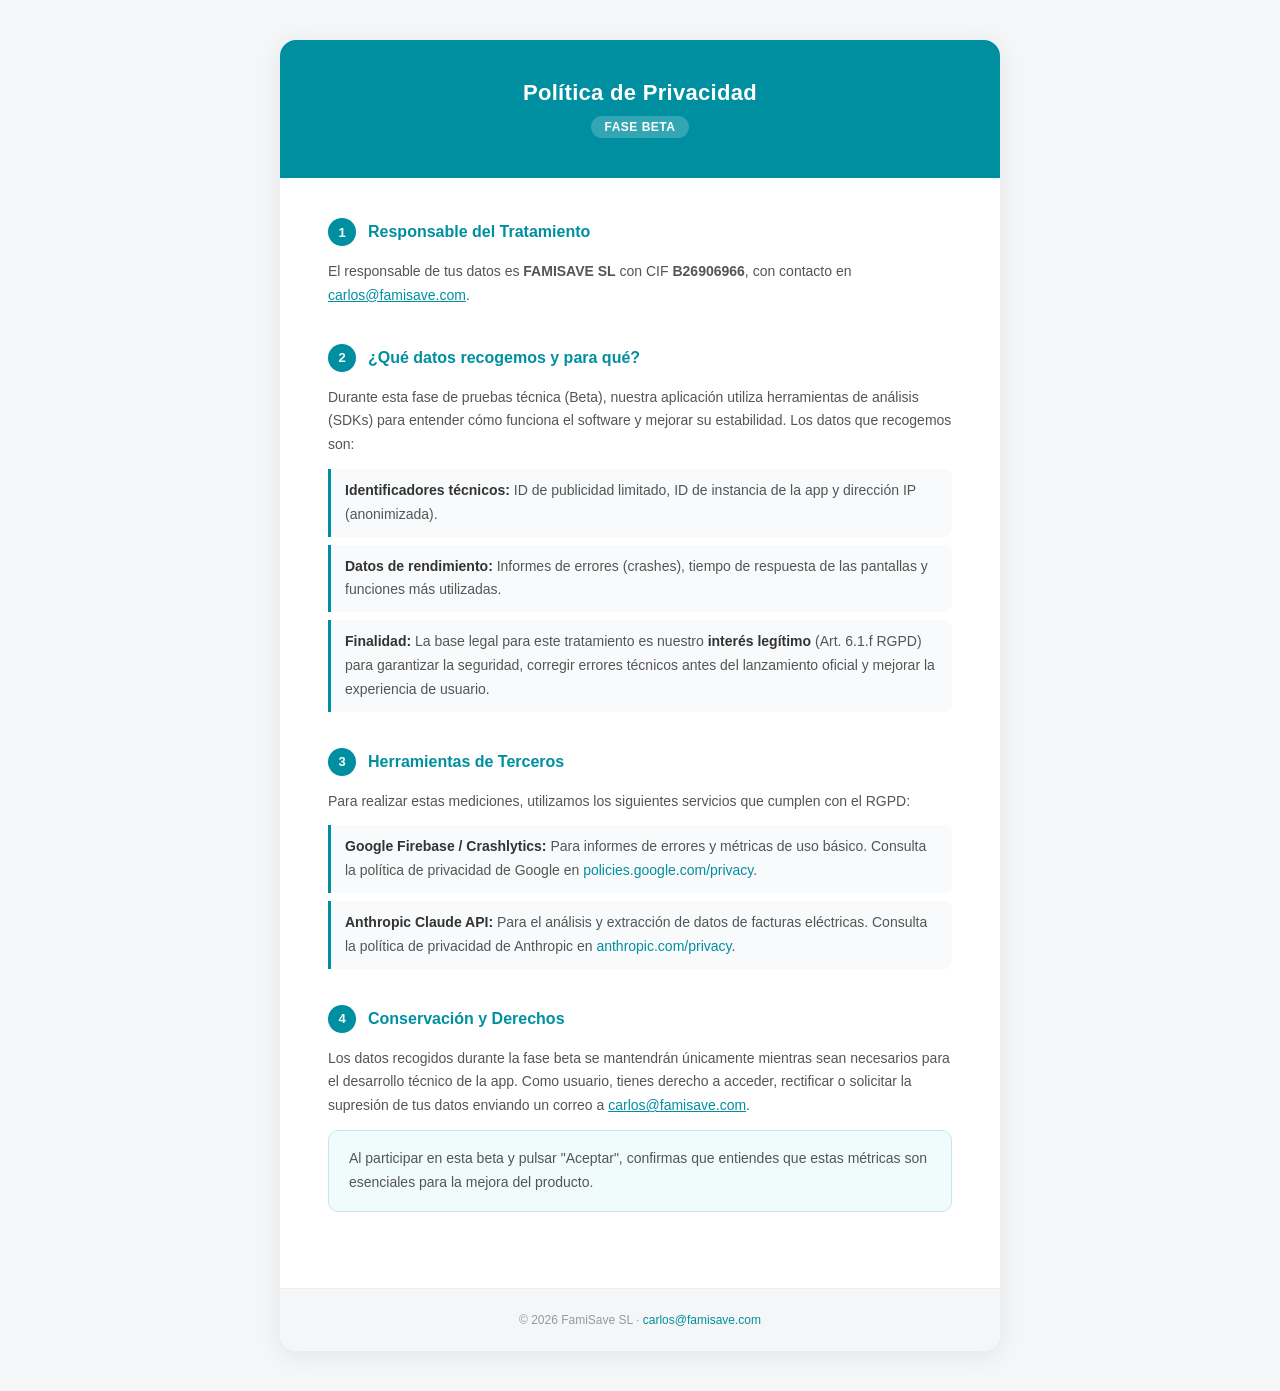
==== index.html @ d46c851d "Add files via upload" ====
<!DOCTYPE html>
<html lang="es">
<head>
  <meta charset="UTF-8" />
  <meta name="viewport" content="width=device-width, initial-scale=1.0"/>
  <title>Política de Privacidad Beta — FamiSave</title>
  <style>
    * {
      margin: 0;
      padding: 0;
      box-sizing: border-box;
    }

    body {
      font-family: 'Segoe UI', Arial, sans-serif;
      background-color: #f4f6f8;
      color: #333333;
      padding: 40px 20px;
    }

    .container {
      max-width: 720px;
      margin: 0 auto;
      background-color: #ffffff;
      border-radius: 16px;
      box-shadow: 0 4px 24px rgba(0, 0, 0, 0.08);
      overflow: hidden;
    }

    .header {
      background-color: #008FA0;
      padding: 40px 48px;
      text-align: center;
    }

    .header h1 {
      color: #ffffff;
      font-size: 22px;
      font-weight: 700;
      letter-spacing: 0.3px;
    }

    .header .badge {
      display: inline-block;
      margin-top: 10px;
      background-color: rgba(255,255,255,0.2);
      color: #ffffff;
      font-size: 12px;
      font-weight: 600;
      padding: 4px 14px;
      border-radius: 20px;
      letter-spacing: 0.5px;
      text-transform: uppercase;
    }

    .content {
      padding: 40px 48px;
    }

    .section {
      margin-bottom: 36px;
    }

    .section-title {
      display: flex;
      align-items: center;
      gap: 12px;
      margin-bottom: 14px;
    }

    .section-number {
      background-color: #008FA0;
      color: #ffffff;
      font-size: 13px;
      font-weight: 700;
      width: 28px;
      height: 28px;
      border-radius: 50%;
      display: flex;
      align-items: center;
      justify-content: center;
      flex-shrink: 0;
    }

    .section-title h2 {
      font-size: 16px;
      font-weight: 700;
      color: #008FA0;
    }

    .section p {
      font-size: 14px;
      line-height: 1.7;
      color: #555555;
      margin-bottom: 12px;
    }

    .section ul {
      list-style: none;
      padding: 0;
      margin-top: 8px;
    }

    .section ul li {
      font-size: 14px;
      line-height: 1.7;
      color: #555555;
      padding: 10px 14px;
      background-color: #f8fafb;
      border-left: 3px solid #008FA0;
      border-radius: 0 8px 8px 0;
      margin-bottom: 8px;
    }

    .section ul li strong {
      color: #333333;
    }

    .section ul li a {
      color: #008FA0;
      text-decoration: none;
    }

    .section ul li a:hover {
      text-decoration: underline;
    }

    .highlight {
      background-color: #f0fbfc;
      border: 1px solid #c2e9ed;
      border-radius: 10px;
      padding: 16px 20px;
      font-size: 14px;
      line-height: 1.7;
      color: #555555;
      margin-top: 8px;
    }

    .footer {
      background-color: #f4f6f8;
      padding: 24px 48px;
      text-align: center;
      font-size: 12px;
      color: #999999;
      border-top: 1px solid #eeeeee;
    }

    .footer a {
      color: #008FA0;
      text-decoration: none;
    }

    @media (max-width: 600px) {
      .header, .content, .footer {
        padding: 28px 24px;
      }
    }
  </style>
</head>
<body>
  <div class="container">

    <div class="header">
      <h1>Política de Privacidad</h1>
      <span class="badge">Fase Beta</span>
    </div>

    <div class="content">

      <div class="section">
        <div class="section-title">
          <div class="section-number">1</div>
          <h2>Responsable del Tratamiento</h2>
        </div>
        <p>El responsable de tus datos es <strong>FAMISAVE SL</strong> con CIF <strong>B26906966</strong>, con contacto en <a href="mailto:carlos@famisave.com" style="color:#008FA0;">carlos@famisave.com</a>.</p>
      </div>

      <div class="section">
        <div class="section-title">
          <div class="section-number">2</div>
          <h2>¿Qué datos recogemos y para qué?</h2>
        </div>
        <p>Durante esta fase de pruebas técnica (Beta), nuestra aplicación utiliza herramientas de análisis (SDKs) para entender cómo funciona el software y mejorar su estabilidad. Los datos que recogemos son:</p>
        <ul>
          <li><strong>Identificadores técnicos:</strong> ID de publicidad limitado, ID de instancia de la app y dirección IP (anonimizada).</li>
          <li><strong>Datos de rendimiento:</strong> Informes de errores (crashes), tiempo de respuesta de las pantallas y funciones más utilizadas.</li>
          <li><strong>Finalidad:</strong> La base legal para este tratamiento es nuestro <strong>interés legítimo</strong> (Art. 6.1.f RGPD) para garantizar la seguridad, corregir errores técnicos antes del lanzamiento oficial y mejorar la experiencia de usuario.</li>
        </ul>
      </div>

      <div class="section">
        <div class="section-title">
          <div class="section-number">3</div>
          <h2>Herramientas de Terceros</h2>
        </div>
        <p>Para realizar estas mediciones, utilizamos los siguientes servicios que cumplen con el RGPD:</p>
        <ul>
          <li><strong>Google Firebase / Crashlytics:</strong> Para informes de errores y métricas de uso básico. Consulta la política de privacidad de Google en <a href="https://policies.google.com/privacy" target="_blank">policies.google.com/privacy</a>.</li>
          <li><strong>Anthropic Claude API:</strong> Para el análisis y extracción de datos de facturas eléctricas. Consulta la política de privacidad de Anthropic en <a href="https://anthropic.com/privacy" target="_blank">anthropic.com/privacy</a>.</li>
        </ul>
      </div>

      <div class="section">
        <div class="section-title">
          <div class="section-number">4</div>
          <h2>Conservación y Derechos</h2>
        </div>
        <p>Los datos recogidos durante la fase beta se mantendrán únicamente mientras sean necesarios para el desarrollo técnico de la app. Como usuario, tienes derecho a acceder, rectificar o solicitar la supresión de tus datos enviando un correo a <a href="mailto:carlos@famisave.com" style="color:#008FA0;">carlos@famisave.com</a>.</p>
        <div class="highlight">
          Al participar en esta beta y pulsar "Aceptar", confirmas que entiendes que estas métricas son esenciales para la mejora del producto.
        </div>
      </div>

    </div>

    <div class="footer">
      © 2026 FamiSave SL · <a href="mailto:carlos@famisave.com">carlos@famisave.com</a>
    </div>

  </div>
</body>
</html>
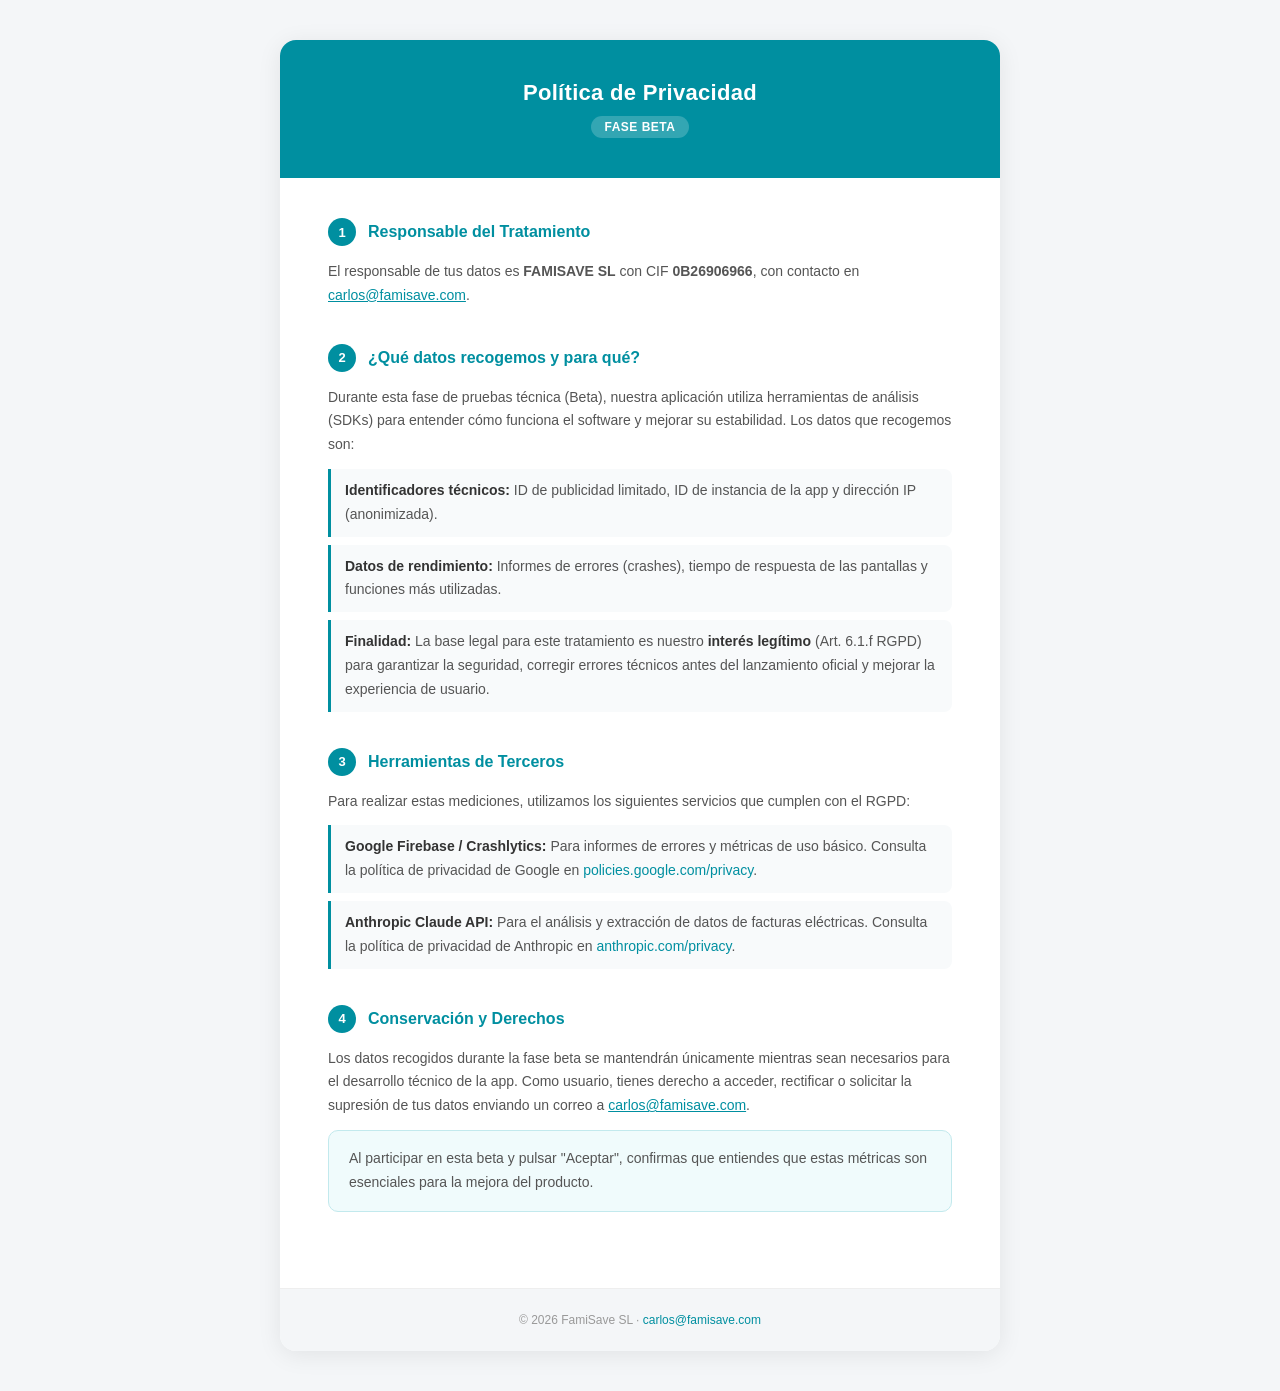
==== commit 7ed183d5: "Add files via upload" ====
--- a/index.html
+++ b/index.html
@@ -172,7 +172,7 @@
           <div class="section-number">1</div>
           <h2>Responsable del Tratamiento</h2>
         </div>
-        <p>El responsable de tus datos es <strong>FAMISAVE SL</strong> con CIF <strong>B26906966</strong>, con contacto en <a href="mailto:carlos@famisave.com" style="color:#008FA0;">carlos@famisave.com</a>.</p>
+        <p>El responsable de tus datos es <strong>FAMISAVE SL</strong> con CIF <strong>0B26906966</strong>, con contacto en <a href="mailto:carlos@famisave.com" style="color:#008FA0;">carlos@famisave.com</a>.</p>
       </div>
 
       <div class="section">
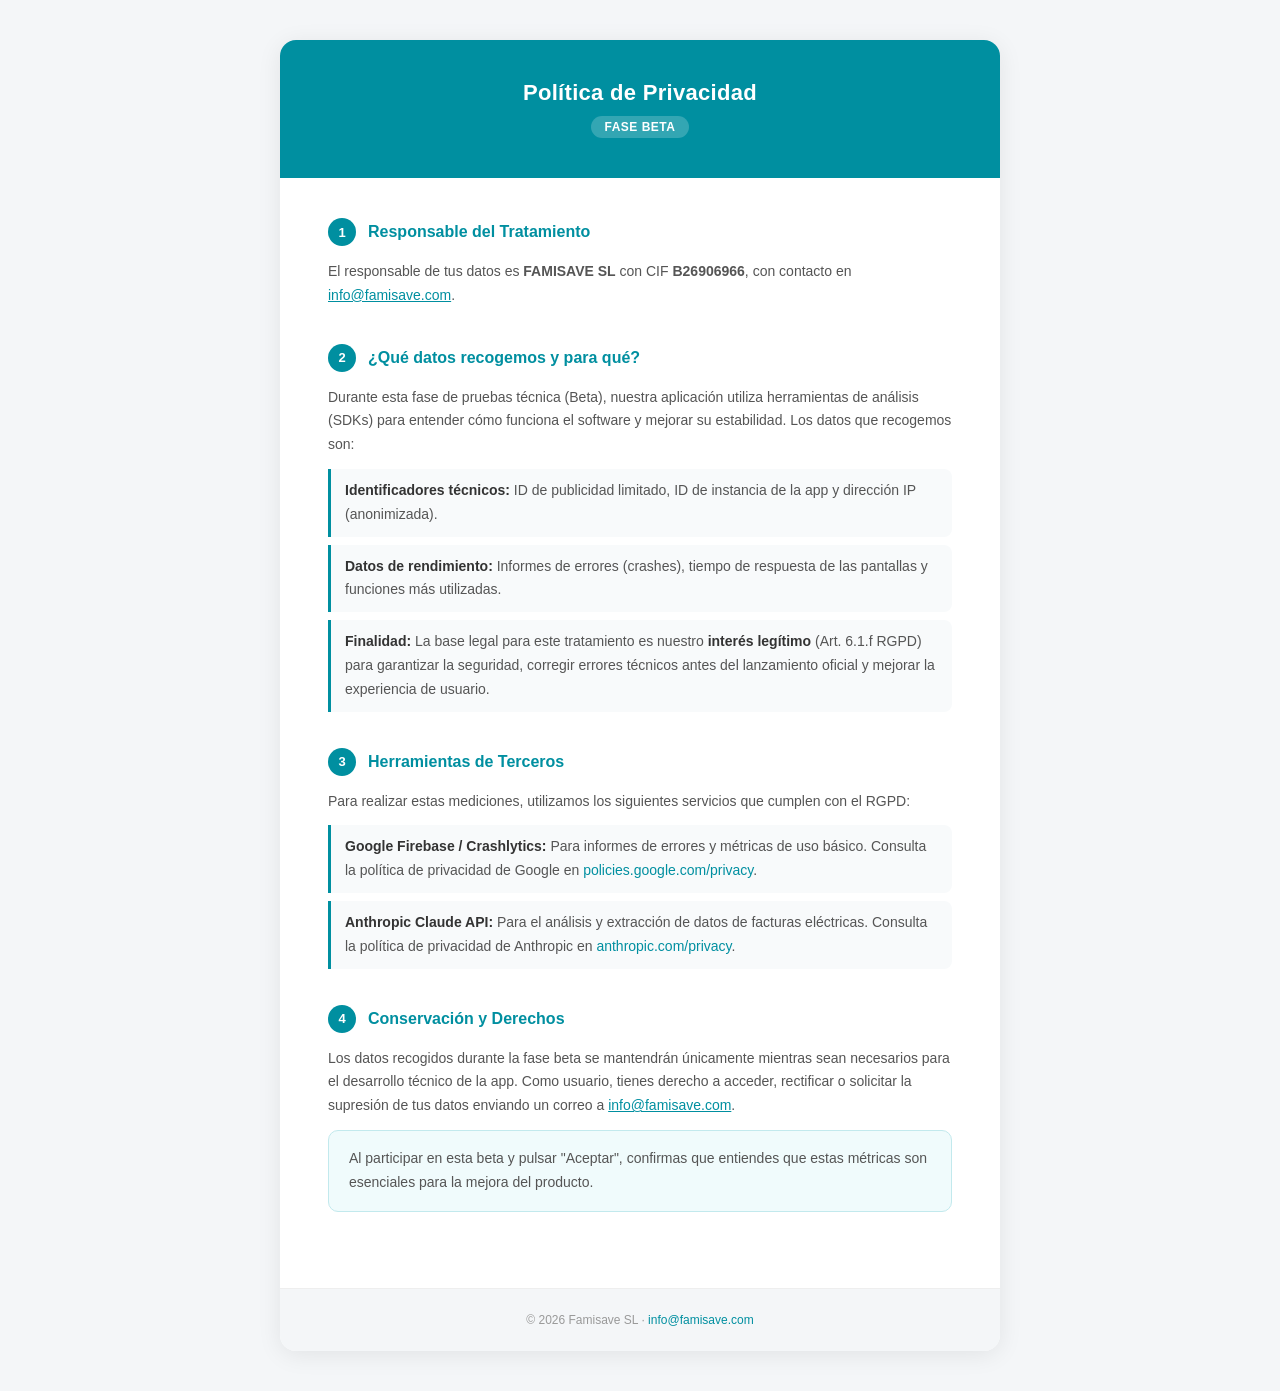
==== commit b9925a19: "fix: Corregir correo, CIF, nombre de marca" ====
--- a/index.html
+++ b/index.html
@@ -172,7 +172,7 @@
           <div class="section-number">1</div>
           <h2>Responsable del Tratamiento</h2>
         </div>
-        <p>El responsable de tus datos es <strong>FAMISAVE SL</strong> con CIF <strong>0B26906966</strong>, con contacto en <a href="mailto:carlos@famisave.com" style="color:#008FA0;">carlos@famisave.com</a>.</p>
+        <p>El responsable de tus datos es <strong>FAMISAVE SL</strong> con CIF <strong>B26906966</strong>, con contacto en <a href="mailto:info@famisave.com" style="color:#008FA0;">info@famisave.com</a>.</p>
       </div>
 
       <div class="section">
@@ -205,7 +205,7 @@
           <div class="section-number">4</div>
           <h2>Conservación y Derechos</h2>
         </div>
-        <p>Los datos recogidos durante la fase beta se mantendrán únicamente mientras sean necesarios para el desarrollo técnico de la app. Como usuario, tienes derecho a acceder, rectificar o solicitar la supresión de tus datos enviando un correo a <a href="mailto:carlos@famisave.com" style="color:#008FA0;">carlos@famisave.com</a>.</p>
+        <p>Los datos recogidos durante la fase beta se mantendrán únicamente mientras sean necesarios para el desarrollo técnico de la app. Como usuario, tienes derecho a acceder, rectificar o solicitar la supresión de tus datos enviando un correo a <a href="mailto:info@famisave.com" style="color:#008FA0;">info@famisave.com</a>.</p>
         <div class="highlight">
           Al participar en esta beta y pulsar "Aceptar", confirmas que entiendes que estas métricas son esenciales para la mejora del producto.
         </div>
@@ -214,7 +214,7 @@
     </div>
 
     <div class="footer">
-      © 2026 FamiSave SL · <a href="mailto:carlos@famisave.com">carlos@famisave.com</a>
+      © 2026 Famisave SL · <a href="mailto:info@famisave.com">info@famisave.com</a>
     </div>
 
   </div>
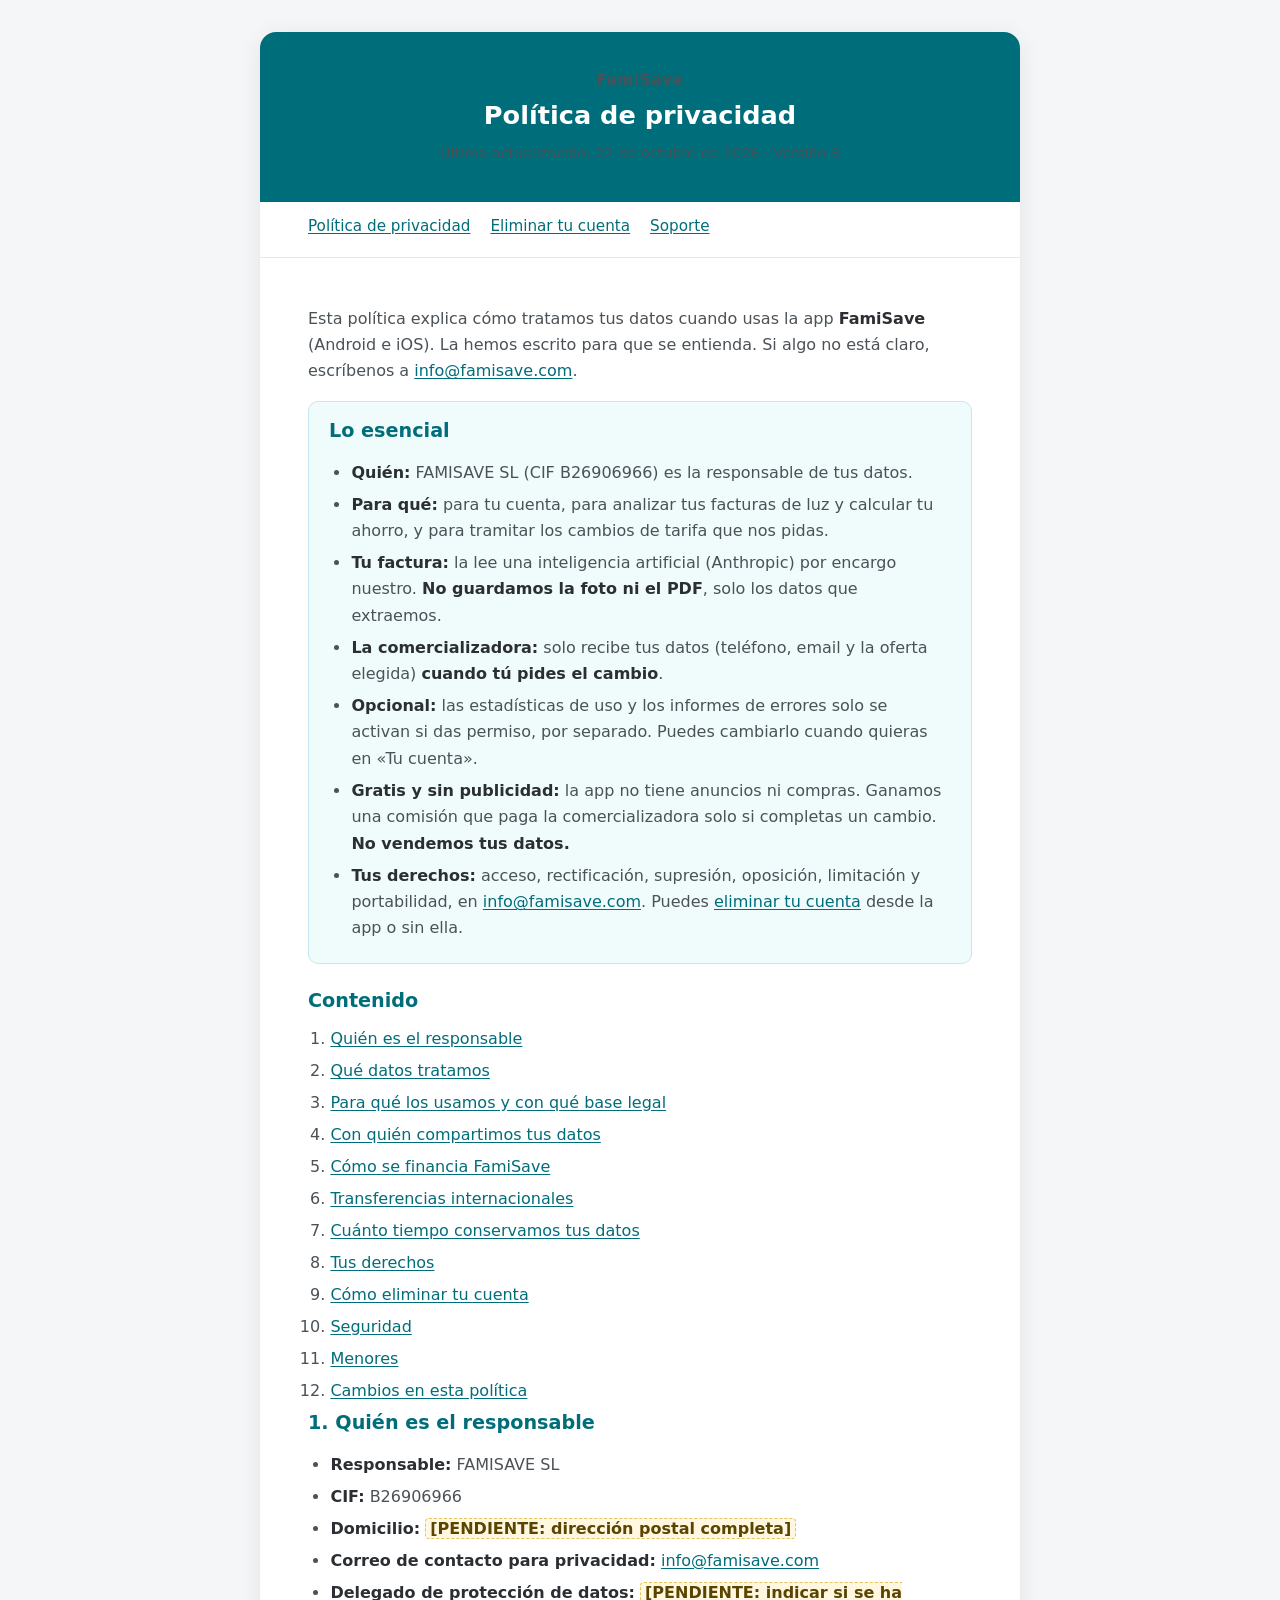
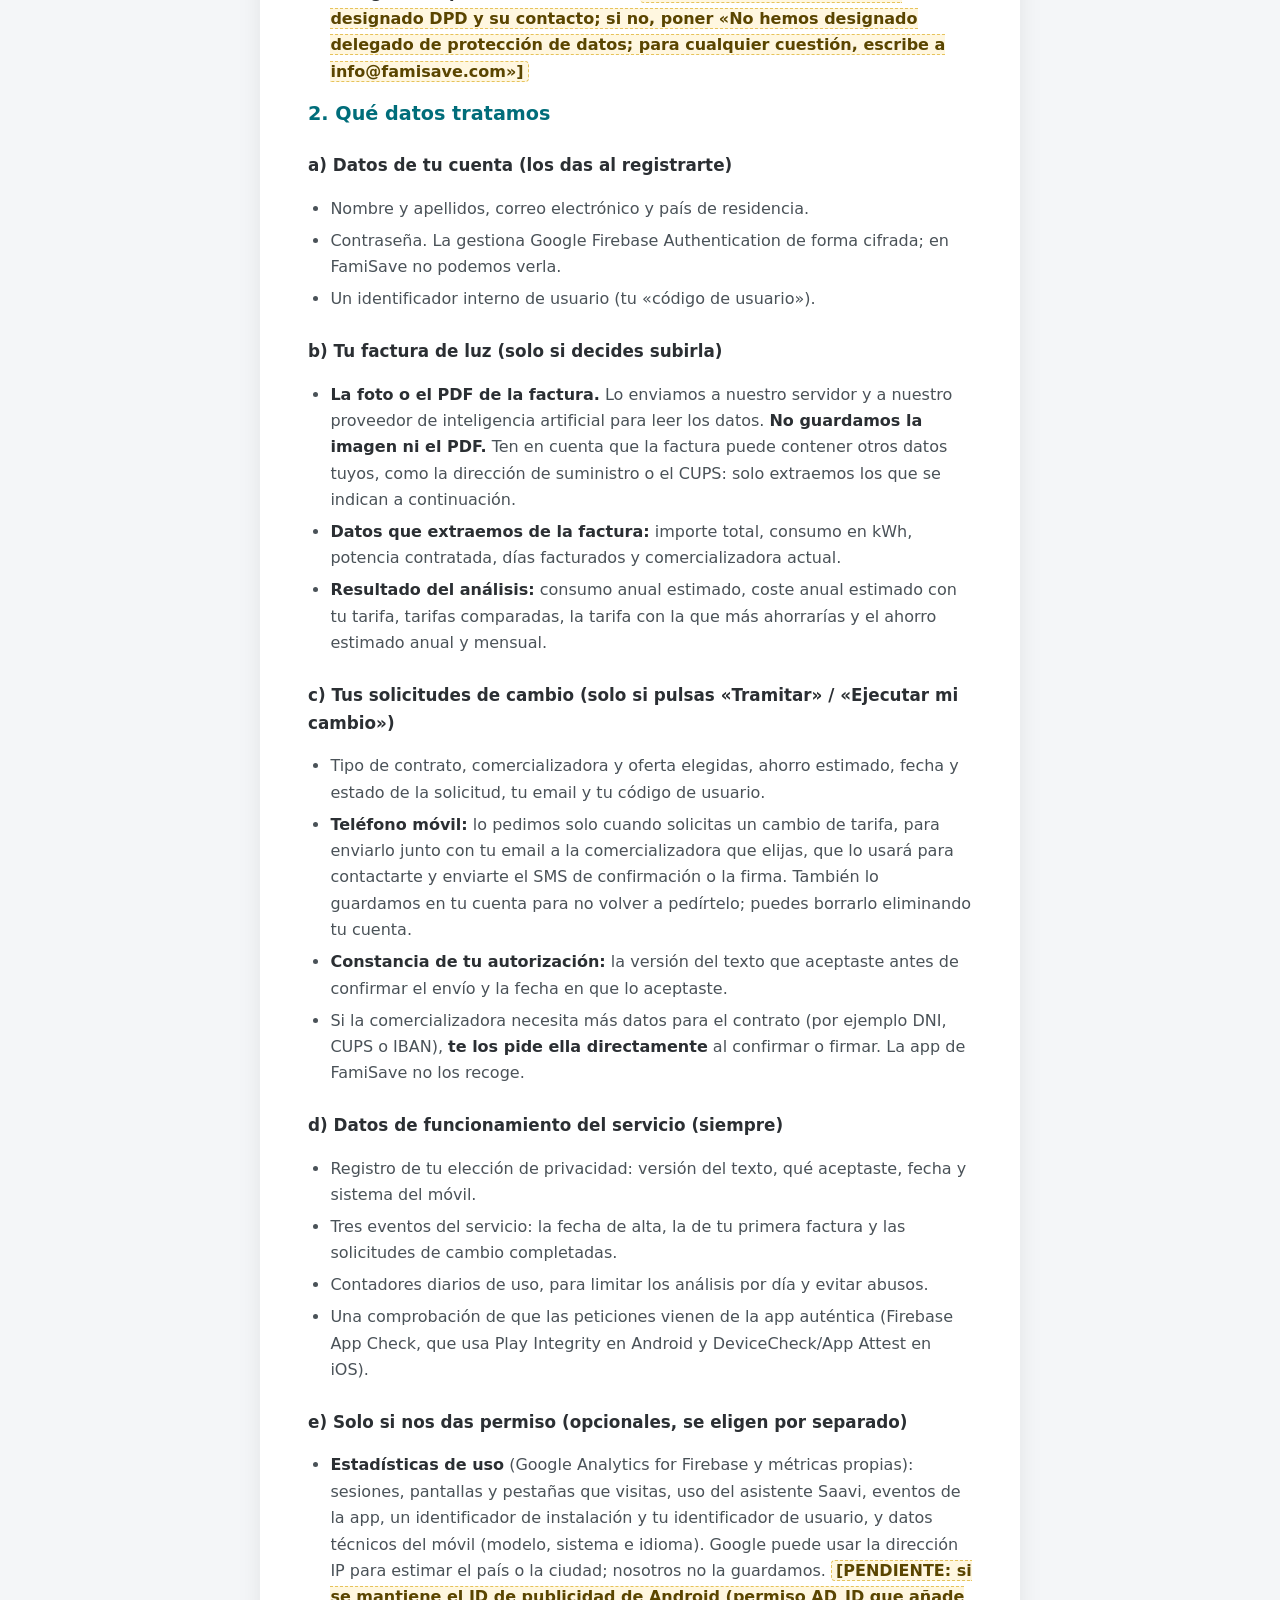
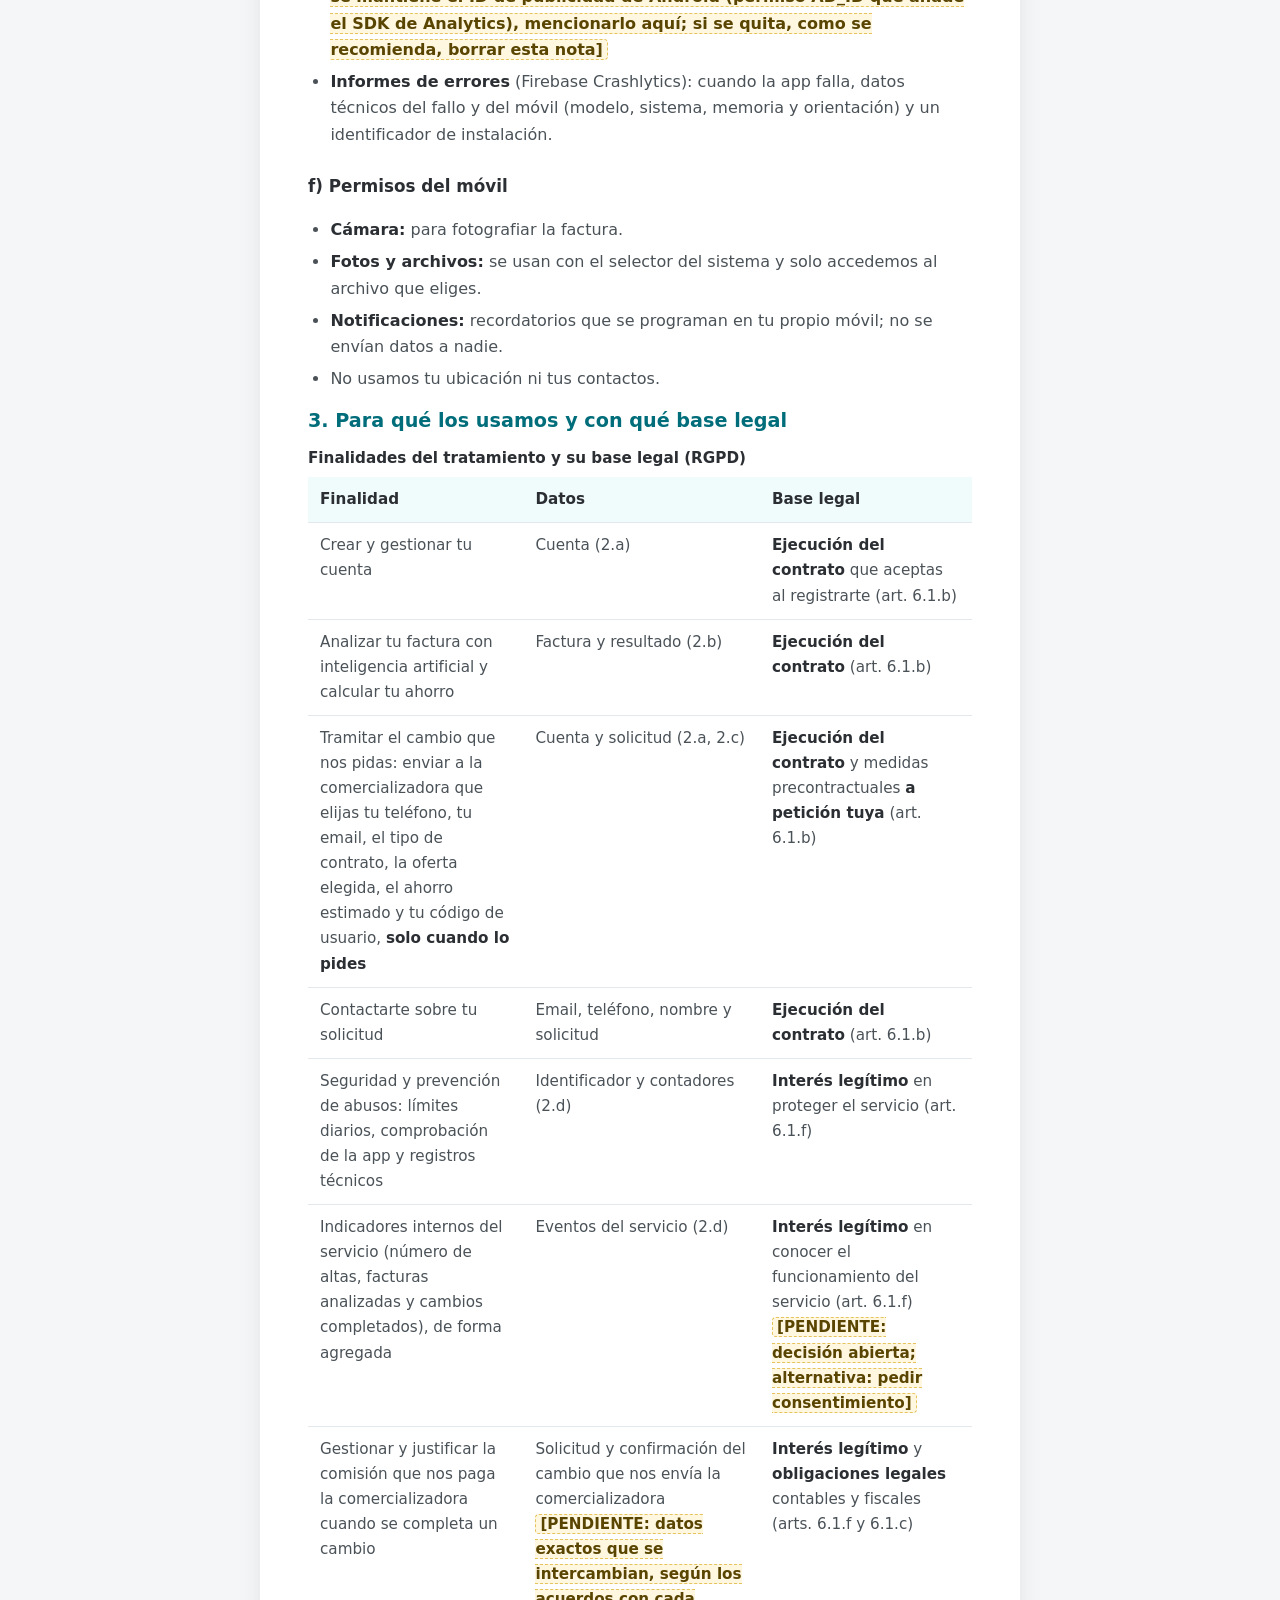
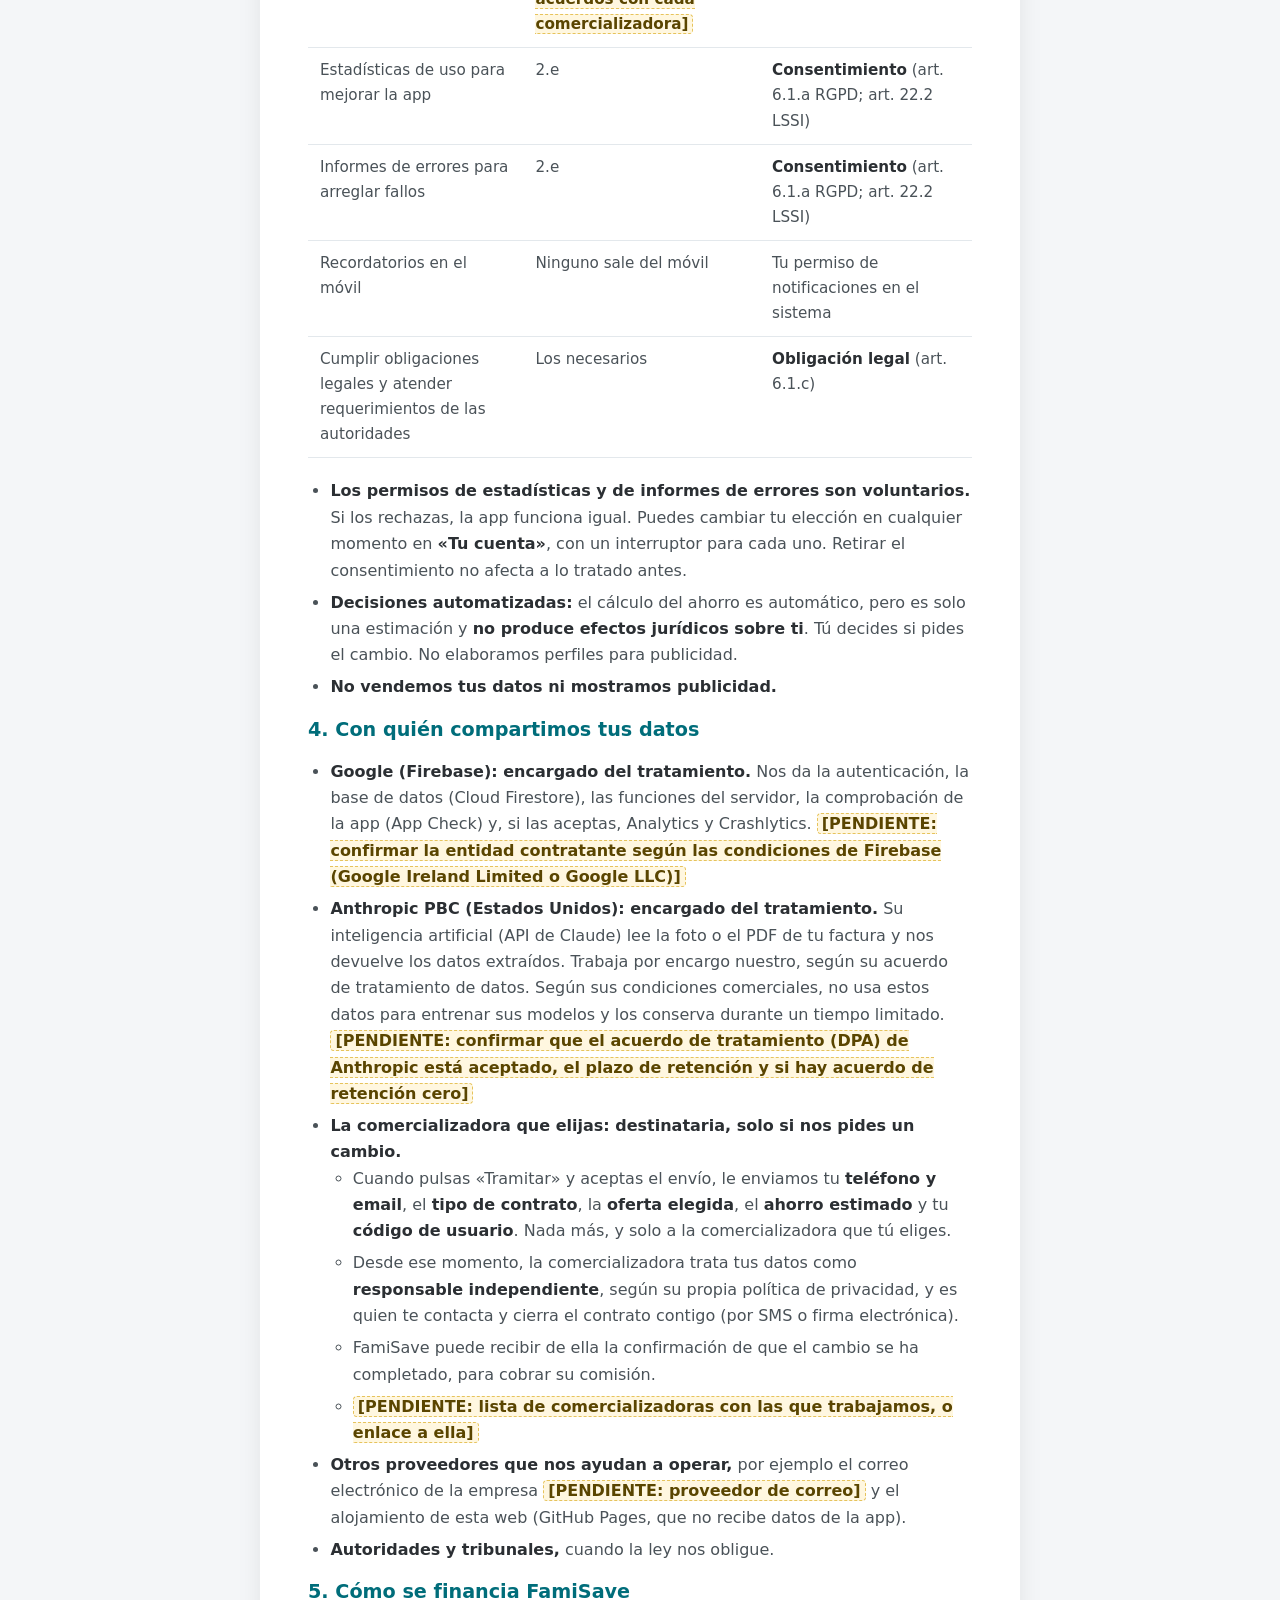
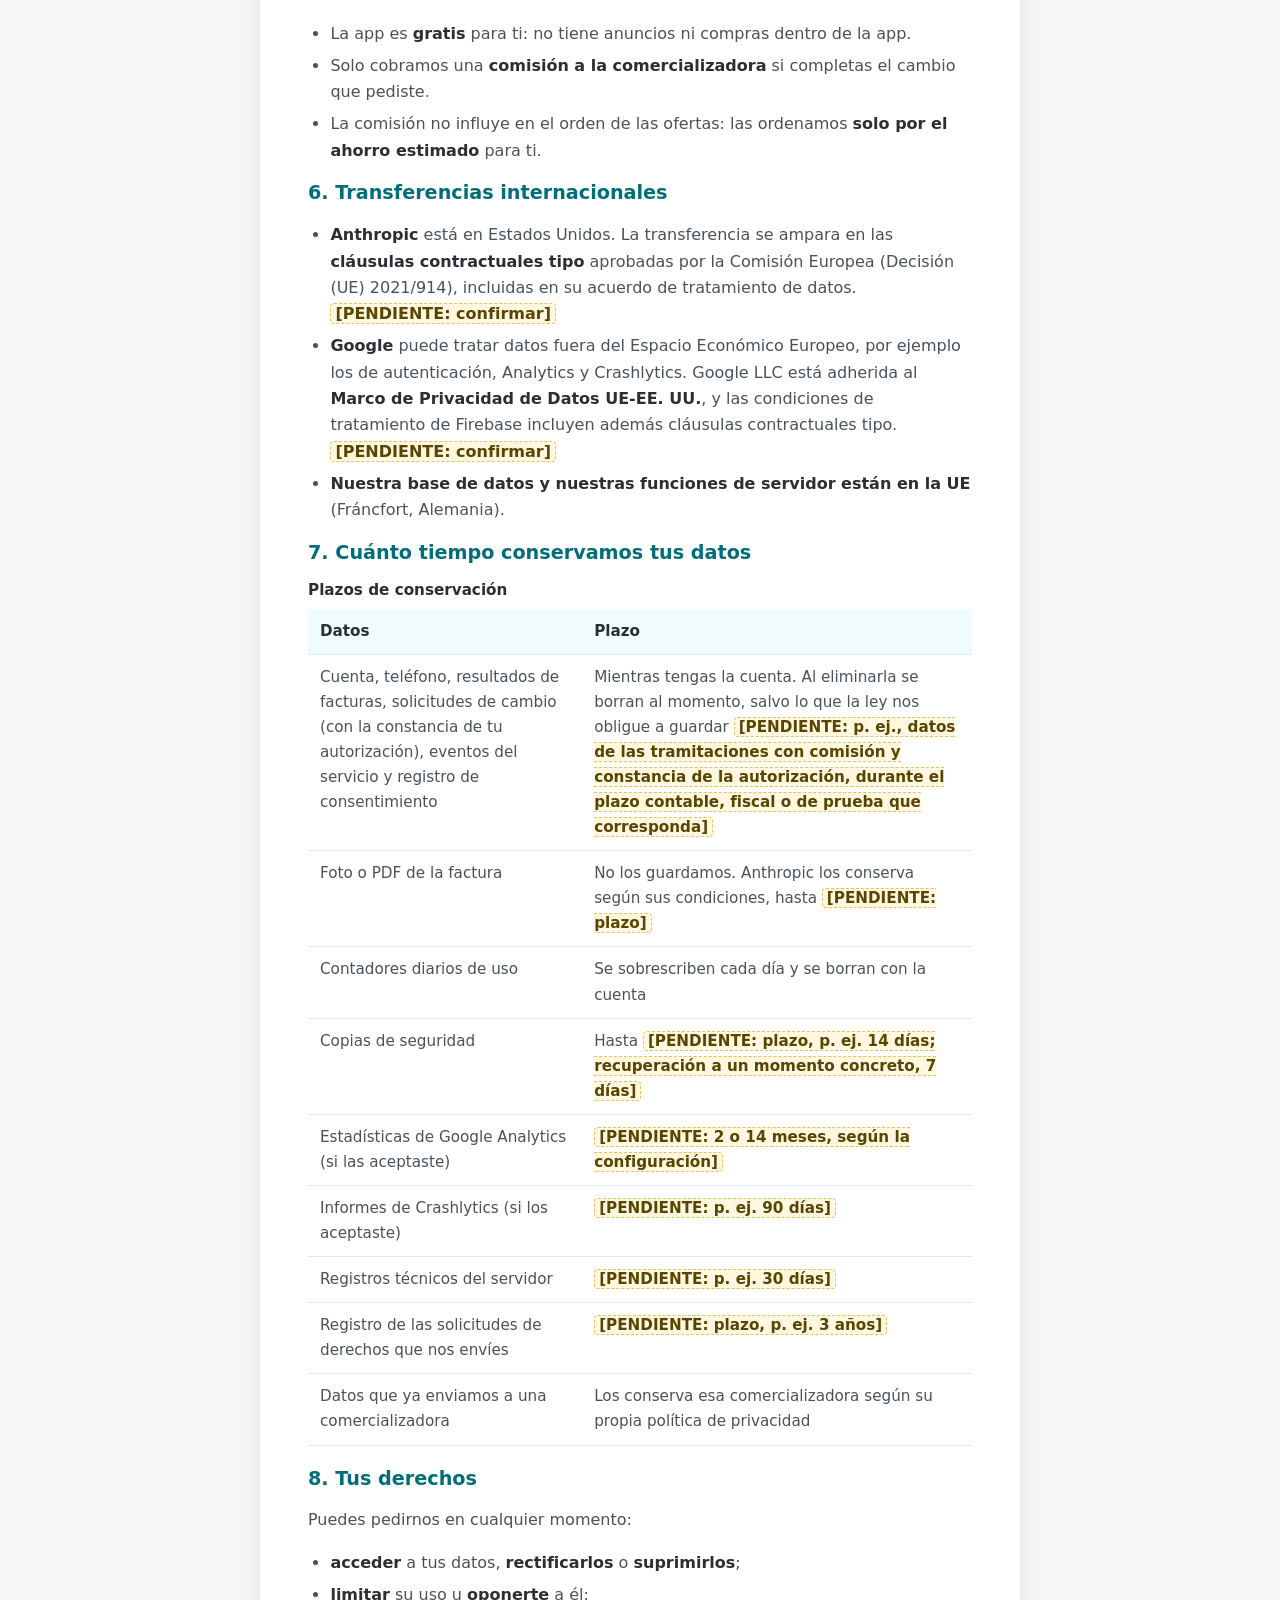
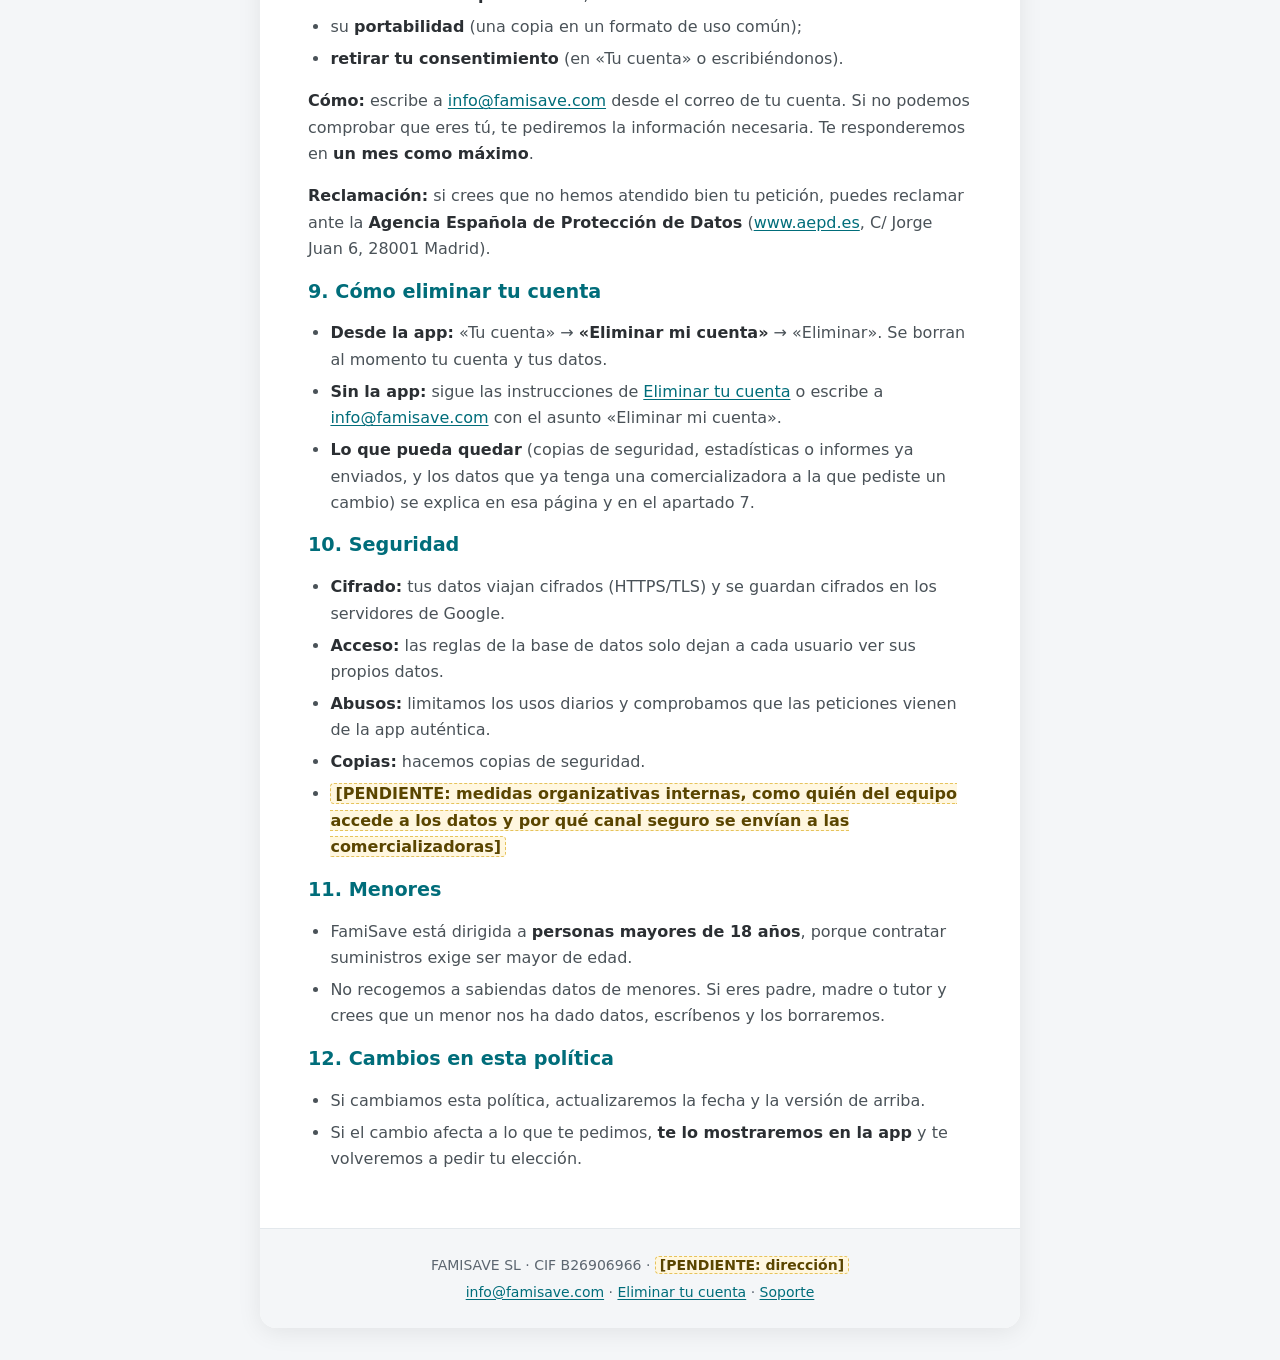
==== commit 8ce0904f: "Política de privacidad v3, página de eliminar cuenta y soporte - index.html (/privacidad/): sustituy" ====
--- a/index.html
+++ b/index.html
@@ -1,221 +1,269 @@
 <!DOCTYPE html>
 <html lang="es">
 <head>
-  <meta charset="UTF-8" />
-  <meta name="viewport" content="width=device-width, initial-scale=1.0"/>
-  <title>Política de Privacidad Beta — FamiSave</title>
-  <style>
-    * {
-      margin: 0;
-      padding: 0;
-      box-sizing: border-box;
-    }
-
-    body {
-      font-family: 'Segoe UI', Arial, sans-serif;
-      background-color: #f4f6f8;
-      color: #333333;
-      padding: 40px 20px;
-    }
-
-    .container {
-      max-width: 720px;
-      margin: 0 auto;
-      background-color: #ffffff;
-      border-radius: 16px;
-      box-shadow: 0 4px 24px rgba(0, 0, 0, 0.08);
-      overflow: hidden;
-    }
-
-    .header {
-      background-color: #008FA0;
-      padding: 40px 48px;
-      text-align: center;
-    }
-
-    .header h1 {
-      color: #ffffff;
-      font-size: 22px;
-      font-weight: 700;
-      letter-spacing: 0.3px;
-    }
-
-    .header .badge {
-      display: inline-block;
-      margin-top: 10px;
-      background-color: rgba(255,255,255,0.2);
-      color: #ffffff;
-      font-size: 12px;
-      font-weight: 600;
-      padding: 4px 14px;
-      border-radius: 20px;
-      letter-spacing: 0.5px;
-      text-transform: uppercase;
-    }
-
-    .content {
-      padding: 40px 48px;
-    }
-
-    .section {
-      margin-bottom: 36px;
-    }
-
-    .section-title {
-      display: flex;
-      align-items: center;
-      gap: 12px;
-      margin-bottom: 14px;
-    }
-
-    .section-number {
-      background-color: #008FA0;
-      color: #ffffff;
-      font-size: 13px;
-      font-weight: 700;
-      width: 28px;
-      height: 28px;
-      border-radius: 50%;
-      display: flex;
-      align-items: center;
-      justify-content: center;
-      flex-shrink: 0;
-    }
-
-    .section-title h2 {
-      font-size: 16px;
-      font-weight: 700;
-      color: #008FA0;
-    }
-
-    .section p {
-      font-size: 14px;
-      line-height: 1.7;
-      color: #555555;
-      margin-bottom: 12px;
-    }
-
-    .section ul {
-      list-style: none;
-      padding: 0;
-      margin-top: 8px;
-    }
-
-    .section ul li {
-      font-size: 14px;
-      line-height: 1.7;
-      color: #555555;
-      padding: 10px 14px;
-      background-color: #f8fafb;
-      border-left: 3px solid #008FA0;
-      border-radius: 0 8px 8px 0;
-      margin-bottom: 8px;
-    }
-
-    .section ul li strong {
-      color: #333333;
-    }
-
-    .section ul li a {
-      color: #008FA0;
-      text-decoration: none;
-    }
-
-    .section ul li a:hover {
-      text-decoration: underline;
-    }
-
-    .highlight {
-      background-color: #f0fbfc;
-      border: 1px solid #c2e9ed;
-      border-radius: 10px;
-      padding: 16px 20px;
-      font-size: 14px;
-      line-height: 1.7;
-      color: #555555;
-      margin-top: 8px;
-    }
-
-    .footer {
-      background-color: #f4f6f8;
-      padding: 24px 48px;
-      text-align: center;
-      font-size: 12px;
-      color: #999999;
-      border-top: 1px solid #eeeeee;
-    }
-
-    .footer a {
-      color: #008FA0;
-      text-decoration: none;
-    }
-
-    @media (max-width: 600px) {
-      .header, .content, .footer {
-        padding: 28px 24px;
-      }
-    }
-  </style>
+  <meta charset="utf-8">
+  <meta name="viewport" content="width=device-width, initial-scale=1">
+  <title>Política de privacidad — FamiSave</title>
+  <meta name="description" content="Cómo trata FAMISAVE SL los datos de las personas que usan la app FamiSave.">
+  <meta name="referrer" content="no-referrer">
+  <link rel="stylesheet" href="estilo.css">
 </head>
 <body>
-  <div class="container">
-
-    <div class="header">
-      <h1>Política de Privacidad</h1>
-      <span class="badge">Fase Beta</span>
-    </div>
-
-    <div class="content">
-
-      <div class="section">
-        <div class="section-title">
-          <div class="section-number">1</div>
-          <h2>Responsable del Tratamiento</h2>
+  <a class="saltar" href="#contenido">Saltar al contenido</a>
+  <div class="contenedor">
+
+    <header class="cabecera">
+      <p class="marca">FamiSave</p>
+      <h1>Política de privacidad</h1>
+      <p class="meta">Última actualización: <time datetime="2026-10-22">22 de octubre de 2026</time> · Versión 3</p>
+    </header>
+
+    <nav class="principal" aria-label="Páginas de FamiSave">
+      <ul>
+        <li><a href="./" aria-current="page">Política de privacidad</a></li>
+        <li><a href="eliminar-cuenta/">Eliminar tu cuenta</a></li>
+        <li><a href="soporte/">Soporte</a></li>
+      </ul>
+    </nav>
+
+    <main id="contenido">
+
+      <p>Esta política explica cómo tratamos tus datos cuando usas la app <strong>FamiSave</strong> (Android e iOS). La hemos escrito para que se entienda. Si algo no está claro, escríbenos a <a href="mailto:info@famisave.com">info@famisave.com</a>.</p>
+
+      <section class="resumen" aria-labelledby="lo-esencial">
+        <h2 id="lo-esencial">Lo esencial</h2>
+        <ul>
+          <li><strong>Quién:</strong> FAMISAVE SL (CIF B26906966) es la responsable de tus datos.</li>
+          <li><strong>Para qué:</strong> para tu cuenta, para analizar tus facturas de luz y calcular tu ahorro, y para tramitar los cambios de tarifa que nos pidas.</li>
+          <li><strong>Tu factura:</strong> la lee una inteligencia artificial (Anthropic) por encargo nuestro. <strong>No guardamos la foto ni el PDF</strong>, solo los datos que extraemos.</li>
+          <li><strong>La comercializadora:</strong> solo recibe tus datos (teléfono, email y la oferta elegida) <strong>cuando tú pides el cambio</strong>.</li>
+          <li><strong>Opcional:</strong> las estadísticas de uso y los informes de errores solo se activan si das permiso, por separado. Puedes cambiarlo cuando quieras en «Tu cuenta».</li>
+          <li><strong>Gratis y sin publicidad:</strong> la app no tiene anuncios ni compras. Ganamos una comisión que paga la comercializadora solo si completas un cambio. <strong>No vendemos tus datos.</strong></li>
+          <li><strong>Tus derechos:</strong> acceso, rectificación, supresión, oposición, limitación y portabilidad, en <a href="mailto:info@famisave.com">info@famisave.com</a>. Puedes <a href="eliminar-cuenta/">eliminar tu cuenta</a> desde la app o sin ella.</li>
+        </ul>
+      </section>
+
+      <nav class="indice" aria-labelledby="indice-titulo">
+        <h2 id="indice-titulo">Contenido</h2>
+        <ol>
+          <li><a href="#responsable">Quién es el responsable</a></li>
+          <li><a href="#datos">Qué datos tratamos</a></li>
+          <li><a href="#finalidades">Para qué los usamos y con qué base legal</a></li>
+          <li><a href="#destinatarios">Con quién compartimos tus datos</a></li>
+          <li><a href="#comision">Cómo se financia FamiSave</a></li>
+          <li><a href="#transferencias">Transferencias internacionales</a></li>
+          <li><a href="#conservacion">Cuánto tiempo conservamos tus datos</a></li>
+          <li><a href="#derechos">Tus derechos</a></li>
+          <li><a href="#eliminar">Cómo eliminar tu cuenta</a></li>
+          <li><a href="#seguridad">Seguridad</a></li>
+          <li><a href="#menores">Menores</a></li>
+          <li><a href="#cambios">Cambios en esta política</a></li>
+        </ol>
+      </nav>
+
+      <section aria-labelledby="responsable">
+        <h2 id="responsable">1. Quién es el responsable</h2>
+        <ul>
+          <li><strong>Responsable:</strong> FAMISAVE SL</li>
+          <li><strong>CIF:</strong> B26906966</li>
+          <li><strong>Domicilio:</strong> <span class="pendiente">[PENDIENTE: dirección postal completa]</span></li>
+          <li><strong>Correo de contacto para privacidad:</strong> <a href="mailto:info@famisave.com">info@famisave.com</a></li>
+          <li><strong>Delegado de protección de datos:</strong> <span class="pendiente">[PENDIENTE: indicar si se ha designado DPD y su contacto; si no, poner «No hemos designado delegado de protección de datos; para cualquier cuestión, escribe a info@famisave.com»]</span></li>
+        </ul>
+      </section>
+
+      <section aria-labelledby="datos">
+        <h2 id="datos">2. Qué datos tratamos</h2>
+
+        <h3>a) Datos de tu cuenta (los das al registrarte)</h3>
+        <ul>
+          <li>Nombre y apellidos, correo electrónico y país de residencia.</li>
+          <li>Contraseña. La gestiona Google Firebase Authentication de forma cifrada; en FamiSave no podemos verla.</li>
+          <li>Un identificador interno de usuario (tu «código de usuario»).</li>
+        </ul>
+
+        <h3>b) Tu factura de luz (solo si decides subirla)</h3>
+        <ul>
+          <li><strong>La foto o el PDF de la factura.</strong> Lo enviamos a nuestro servidor y a nuestro proveedor de inteligencia artificial para leer los datos. <strong>No guardamos la imagen ni el PDF.</strong> Ten en cuenta que la factura puede contener otros datos tuyos, como la dirección de suministro o el CUPS: solo extraemos los que se indican a continuación.</li>
+          <li><strong>Datos que extraemos de la factura:</strong> importe total, consumo en kWh, potencia contratada, días facturados y comercializadora actual.</li>
+          <li><strong>Resultado del análisis:</strong> consumo anual estimado, coste anual estimado con tu tarifa, tarifas comparadas, la tarifa con la que más ahorrarías y el ahorro estimado anual y mensual.</li>
+        </ul>
+
+        <h3>c) Tus solicitudes de cambio (solo si pulsas «Tramitar» / «Ejecutar mi cambio»)</h3>
+        <ul>
+          <li>Tipo de contrato, comercializadora y oferta elegidas, ahorro estimado, fecha y estado de la solicitud, tu email y tu código de usuario.</li>
+          <li><strong>Teléfono móvil:</strong> lo pedimos solo cuando solicitas un cambio de tarifa, para enviarlo junto con tu email a la comercializadora que elijas, que lo usará para contactarte y enviarte el SMS de confirmación o la firma. También lo guardamos en tu cuenta para no volver a pedírtelo; puedes borrarlo eliminando tu cuenta.</li>
+          <li><strong>Constancia de tu autorización:</strong> la versión del texto que aceptaste antes de confirmar el envío y la fecha en que lo aceptaste.</li>
+          <li>Si la comercializadora necesita más datos para el contrato (por ejemplo DNI, CUPS o IBAN), <strong>te los pide ella directamente</strong> al confirmar o firmar. La app de FamiSave no los recoge.</li>
+        </ul>
+
+        <h3>d) Datos de funcionamiento del servicio (siempre)</h3>
+        <ul>
+          <li>Registro de tu elección de privacidad: versión del texto, qué aceptaste, fecha y sistema del móvil.</li>
+          <li>Tres eventos del servicio: la fecha de alta, la de tu primera factura y las solicitudes de cambio completadas.</li>
+          <li>Contadores diarios de uso, para limitar los análisis por día y evitar abusos.</li>
+          <li>Una comprobación de que las peticiones vienen de la app auténtica (Firebase App Check, que usa Play Integrity en Android y DeviceCheck/App Attest en iOS).</li>
+        </ul>
+
+        <h3>e) Solo si nos das permiso (opcionales, se eligen por separado)</h3>
+        <ul>
+          <li><strong>Estadísticas de uso</strong> (Google Analytics for Firebase y métricas propias): sesiones, pantallas y pestañas que visitas, uso del asistente Saavi, eventos de la app, un identificador de instalación y tu identificador de usuario, y datos técnicos del móvil (modelo, sistema e idioma). Google puede usar la dirección IP para estimar el país o la ciudad; nosotros no la guardamos. <span class="pendiente">[PENDIENTE: si se mantiene el ID de publicidad de Android (permiso AD_ID que añade el SDK de Analytics), mencionarlo aquí; si se quita, como se recomienda, borrar esta nota]</span></li>
+          <li><strong>Informes de errores</strong> (Firebase Crashlytics): cuando la app falla, datos técnicos del fallo y del móvil (modelo, sistema, memoria y orientación) y un identificador de instalación.</li>
+        </ul>
+
+        <h3>f) Permisos del móvil</h3>
+        <ul>
+          <li><strong>Cámara:</strong> para fotografiar la factura.</li>
+          <li><strong>Fotos y archivos:</strong> se usan con el selector del sistema y solo accedemos al archivo que eliges.</li>
+          <li><strong>Notificaciones:</strong> recordatorios que se programan en tu propio móvil; no se envían datos a nadie.</li>
+          <li>No usamos tu ubicación ni tus contactos.</li>
+        </ul>
+      </section>
+
+      <section aria-labelledby="finalidades">
+        <h2 id="finalidades">3. Para qué los usamos y con qué base legal</h2>
+        <div class="tabla">
+          <table>
+            <caption>Finalidades del tratamiento y su base legal (RGPD)</caption>
+            <thead>
+              <tr><th scope="col">Finalidad</th><th scope="col">Datos</th><th scope="col">Base legal</th></tr>
+            </thead>
+            <tbody>
+              <tr><td>Crear y gestionar tu cuenta</td><td>Cuenta (2.a)</td><td><strong>Ejecución del contrato</strong> que aceptas al registrarte (art. 6.1.b)</td></tr>
+              <tr><td>Analizar tu factura con inteligencia artificial y calcular tu ahorro</td><td>Factura y resultado (2.b)</td><td><strong>Ejecución del contrato</strong> (art. 6.1.b)</td></tr>
+              <tr><td>Tramitar el cambio que nos pidas: enviar a la comercializadora que elijas tu teléfono, tu email, el tipo de contrato, la oferta elegida, el ahorro estimado y tu código de usuario, <strong>solo cuando lo pides</strong></td><td>Cuenta y solicitud (2.a, 2.c)</td><td><strong>Ejecución del contrato</strong> y medidas precontractuales <strong>a petición tuya</strong> (art. 6.1.b)</td></tr>
+              <tr><td>Contactarte sobre tu solicitud</td><td>Email, teléfono, nombre y solicitud</td><td><strong>Ejecución del contrato</strong> (art. 6.1.b)</td></tr>
+              <tr><td>Seguridad y prevención de abusos: límites diarios, comprobación de la app y registros técnicos</td><td>Identificador y contadores (2.d)</td><td><strong>Interés legítimo</strong> en proteger el servicio (art. 6.1.f)</td></tr>
+              <tr><td>Indicadores internos del servicio (número de altas, facturas analizadas y cambios completados), de forma agregada</td><td>Eventos del servicio (2.d)</td><td><strong>Interés legítimo</strong> en conocer el funcionamiento del servicio (art. 6.1.f) <span class="pendiente">[PENDIENTE: decisión abierta; alternativa: pedir consentimiento]</span></td></tr>
+              <tr><td>Gestionar y justificar la comisión que nos paga la comercializadora cuando se completa un cambio</td><td>Solicitud y confirmación del cambio que nos envía la comercializadora <span class="pendiente">[PENDIENTE: datos exactos que se intercambian, según los acuerdos con cada comercializadora]</span></td><td><strong>Interés legítimo</strong> y <strong>obligaciones legales</strong> contables y fiscales (arts. 6.1.f y 6.1.c)</td></tr>
+              <tr><td>Estadísticas de uso para mejorar la app</td><td>2.e</td><td><strong>Consentimiento</strong> (art. 6.1.a RGPD; art. 22.2 LSSI)</td></tr>
+              <tr><td>Informes de errores para arreglar fallos</td><td>2.e</td><td><strong>Consentimiento</strong> (art. 6.1.a RGPD; art. 22.2 LSSI)</td></tr>
+              <tr><td>Recordatorios en el móvil</td><td>Ninguno sale del móvil</td><td>Tu permiso de notificaciones en el sistema</td></tr>
+              <tr><td>Cumplir obligaciones legales y atender requerimientos de las autoridades</td><td>Los necesarios</td><td><strong>Obligación legal</strong> (art. 6.1.c)</td></tr>
+            </tbody>
+          </table>
         </div>
-        <p>El responsable de tus datos es <strong>FAMISAVE SL</strong> con CIF <strong>B26906966</strong>, con contacto en <a href="mailto:info@famisave.com" style="color:#008FA0;">info@famisave.com</a>.</p>
-      </div>
-
-      <div class="section">
-        <div class="section-title">
-          <div class="section-number">2</div>
-          <h2>¿Qué datos recogemos y para qué?</h2>
+        <ul>
+          <li><strong>Los permisos de estadísticas y de informes de errores son voluntarios.</strong> Si los rechazas, la app funciona igual. Puedes cambiar tu elección en cualquier momento en <strong>«Tu cuenta»</strong>, con un interruptor para cada uno. Retirar el consentimiento no afecta a lo tratado antes.</li>
+          <li><strong>Decisiones automatizadas:</strong> el cálculo del ahorro es automático, pero es solo una estimación y <strong>no produce efectos jurídicos sobre ti</strong>. Tú decides si pides el cambio. No elaboramos perfiles para publicidad.</li>
+          <li><strong>No vendemos tus datos ni mostramos publicidad.</strong></li>
+        </ul>
+      </section>
+
+      <section aria-labelledby="destinatarios">
+        <h2 id="destinatarios">4. Con quién compartimos tus datos</h2>
+        <ul>
+          <li><strong>Google (Firebase): encargado del tratamiento.</strong> Nos da la autenticación, la base de datos (Cloud Firestore), las funciones del servidor, la comprobación de la app (App Check) y, si las aceptas, Analytics y Crashlytics. <span class="pendiente">[PENDIENTE: confirmar la entidad contratante según las condiciones de Firebase (Google Ireland Limited o Google LLC)]</span></li>
+          <li><strong>Anthropic PBC (Estados Unidos): encargado del tratamiento.</strong> Su inteligencia artificial (API de Claude) lee la foto o el PDF de tu factura y nos devuelve los datos extraídos. Trabaja por encargo nuestro, según su acuerdo de tratamiento de datos. Según sus condiciones comerciales, no usa estos datos para entrenar sus modelos y los conserva durante un tiempo limitado. <span class="pendiente">[PENDIENTE: confirmar que el acuerdo de tratamiento (DPA) de Anthropic está aceptado, el plazo de retención y si hay acuerdo de retención cero]</span></li>
+          <li><strong>La comercializadora que elijas: destinataria, solo si nos pides un cambio.</strong>
+            <ul>
+              <li>Cuando pulsas «Tramitar» y aceptas el envío, le enviamos tu <strong>teléfono y email</strong>, el <strong>tipo de contrato</strong>, la <strong>oferta elegida</strong>, el <strong>ahorro estimado</strong> y tu <strong>código de usuario</strong>. Nada más, y solo a la comercializadora que tú eliges.</li>
+              <li>Desde ese momento, la comercializadora trata tus datos como <strong>responsable independiente</strong>, según su propia política de privacidad, y es quien te contacta y cierra el contrato contigo (por SMS o firma electrónica).</li>
+              <li>FamiSave puede recibir de ella la confirmación de que el cambio se ha completado, para cobrar su comisión.</li>
+              <li><span class="pendiente">[PENDIENTE: lista de comercializadoras con las que trabajamos, o enlace a ella]</span></li>
+            </ul>
+          </li>
+          <li><strong>Otros proveedores que nos ayudan a operar,</strong> por ejemplo el correo electrónico de la empresa <span class="pendiente">[PENDIENTE: proveedor de correo]</span> y el alojamiento de esta web (GitHub Pages, que no recibe datos de la app).</li>
+          <li><strong>Autoridades y tribunales,</strong> cuando la ley nos obligue.</li>
+        </ul>
+      </section>
+
+      <section aria-labelledby="comision">
+        <h2 id="comision">5. Cómo se financia FamiSave</h2>
+        <ul>
+          <li>La app es <strong>gratis</strong> para ti: no tiene anuncios ni compras dentro de la app.</li>
+          <li>Solo cobramos una <strong>comisión a la comercializadora</strong> si completas el cambio que pediste.</li>
+          <li>La comisión no influye en el orden de las ofertas: las ordenamos <strong>solo por el ahorro estimado</strong> para ti.</li>
+        </ul>
+      </section>
+
+      <section aria-labelledby="transferencias">
+        <h2 id="transferencias">6. Transferencias internacionales</h2>
+        <ul>
+          <li><strong>Anthropic</strong> está en Estados Unidos. La transferencia se ampara en las <strong>cláusulas contractuales tipo</strong> aprobadas por la Comisión Europea (Decisión (UE) 2021/914), incluidas en su acuerdo de tratamiento de datos. <span class="pendiente">[PENDIENTE: confirmar]</span></li>
+          <li><strong>Google</strong> puede tratar datos fuera del Espacio Económico Europeo, por ejemplo los de autenticación, Analytics y Crashlytics. Google LLC está adherida al <strong>Marco de Privacidad de Datos UE-EE. UU.</strong>, y las condiciones de tratamiento de Firebase incluyen además cláusulas contractuales tipo. <span class="pendiente">[PENDIENTE: confirmar]</span></li>
+          <li><strong>Nuestra base de datos y nuestras funciones de servidor están en la UE</strong> (Fráncfort, Alemania).</li>
+        </ul>
+      </section>
+
+      <section aria-labelledby="conservacion">
+        <h2 id="conservacion">7. Cuánto tiempo conservamos tus datos</h2>
+        <div class="tabla">
+          <table>
+            <caption>Plazos de conservación</caption>
+            <thead>
+              <tr><th scope="col">Datos</th><th scope="col">Plazo</th></tr>
+            </thead>
+            <tbody>
+              <tr><td>Cuenta, teléfono, resultados de facturas, solicitudes de cambio (con la constancia de tu autorización), eventos del servicio y registro de consentimiento</td><td>Mientras tengas la cuenta. Al eliminarla se borran al momento, salvo lo que la ley nos obligue a guardar <span class="pendiente">[PENDIENTE: p. ej., datos de las tramitaciones con comisión y constancia de la autorización, durante el plazo contable, fiscal o de prueba que corresponda]</span></td></tr>
+              <tr><td>Foto o PDF de la factura</td><td>No los guardamos. Anthropic los conserva según sus condiciones, hasta <span class="pendiente">[PENDIENTE: plazo]</span></td></tr>
+              <tr><td>Contadores diarios de uso</td><td>Se sobrescriben cada día y se borran con la cuenta</td></tr>
+              <tr><td>Copias de seguridad</td><td>Hasta <span class="pendiente">[PENDIENTE: plazo, p. ej. 14 días; recuperación a un momento concreto, 7 días]</span></td></tr>
+              <tr><td>Estadísticas de Google Analytics (si las aceptaste)</td><td><span class="pendiente">[PENDIENTE: 2 o 14 meses, según la configuración]</span></td></tr>
+              <tr><td>Informes de Crashlytics (si los aceptaste)</td><td><span class="pendiente">[PENDIENTE: p. ej. 90 días]</span></td></tr>
+              <tr><td>Registros técnicos del servidor</td><td><span class="pendiente">[PENDIENTE: p. ej. 30 días]</span></td></tr>
+              <tr><td>Registro de las solicitudes de derechos que nos envíes</td><td><span class="pendiente">[PENDIENTE: plazo, p. ej. 3 años]</span></td></tr>
+              <tr><td>Datos que ya enviamos a una comercializadora</td><td>Los conserva esa comercializadora según su propia política de privacidad</td></tr>
+            </tbody>
+          </table>
         </div>
-        <p>Durante esta fase de pruebas técnica (Beta), nuestra aplicación utiliza herramientas de análisis (SDKs) para entender cómo funciona el software y mejorar su estabilidad. Los datos que recogemos son:</p>
-        <ul>
-          <li><strong>Identificadores técnicos:</strong> ID de publicidad limitado, ID de instancia de la app y dirección IP (anonimizada).</li>
-          <li><strong>Datos de rendimiento:</strong> Informes de errores (crashes), tiempo de respuesta de las pantallas y funciones más utilizadas.</li>
-          <li><strong>Finalidad:</strong> La base legal para este tratamiento es nuestro <strong>interés legítimo</strong> (Art. 6.1.f RGPD) para garantizar la seguridad, corregir errores técnicos antes del lanzamiento oficial y mejorar la experiencia de usuario.</li>
-        </ul>
-      </div>
-
-      <div class="section">
-        <div class="section-title">
-          <div class="section-number">3</div>
-          <h2>Herramientas de Terceros</h2>
-        </div>
-        <p>Para realizar estas mediciones, utilizamos los siguientes servicios que cumplen con el RGPD:</p>
-        <ul>
-          <li><strong>Google Firebase / Crashlytics:</strong> Para informes de errores y métricas de uso básico. Consulta la política de privacidad de Google en <a href="https://policies.google.com/privacy" target="_blank">policies.google.com/privacy</a>.</li>
-          <li><strong>Anthropic Claude API:</strong> Para el análisis y extracción de datos de facturas eléctricas. Consulta la política de privacidad de Anthropic en <a href="https://anthropic.com/privacy" target="_blank">anthropic.com/privacy</a>.</li>
-        </ul>
-      </div>
-
-      <div class="section">
-        <div class="section-title">
-          <div class="section-number">4</div>
-          <h2>Conservación y Derechos</h2>
-        </div>
-        <p>Los datos recogidos durante la fase beta se mantendrán únicamente mientras sean necesarios para el desarrollo técnico de la app. Como usuario, tienes derecho a acceder, rectificar o solicitar la supresión de tus datos enviando un correo a <a href="mailto:info@famisave.com" style="color:#008FA0;">info@famisave.com</a>.</p>
-        <div class="highlight">
-          Al participar en esta beta y pulsar "Aceptar", confirmas que entiendes que estas métricas son esenciales para la mejora del producto.
-        </div>
-      </div>
-
-    </div>
-
-    <div class="footer">
-      © 2026 Famisave SL · <a href="mailto:info@famisave.com">info@famisave.com</a>
-    </div>
+      </section>
+
+      <section aria-labelledby="derechos">
+        <h2 id="derechos">8. Tus derechos</h2>
+        <p>Puedes pedirnos en cualquier momento:</p>
+        <ul>
+          <li><strong>acceder</strong> a tus datos, <strong>rectificarlos</strong> o <strong>suprimirlos</strong>;</li>
+          <li><strong>limitar</strong> su uso u <strong>oponerte</strong> a él;</li>
+          <li>su <strong>portabilidad</strong> (una copia en un formato de uso común);</li>
+          <li><strong>retirar tu consentimiento</strong> (en «Tu cuenta» o escribiéndonos).</li>
+        </ul>
+        <p><strong>Cómo:</strong> escribe a <a href="mailto:info@famisave.com">info@famisave.com</a> desde el correo de tu cuenta. Si no podemos comprobar que eres tú, te pediremos la información necesaria. Te responderemos en <strong>un mes como máximo</strong>.</p>
+        <p><strong>Reclamación:</strong> si crees que no hemos atendido bien tu petición, puedes reclamar ante la <strong>Agencia Española de Protección de Datos</strong> (<a href="https://www.aepd.es/">www.aepd.es</a>, C/ Jorge Juan 6, 28001 Madrid).</p>
+      </section>
+
+      <section aria-labelledby="eliminar">
+        <h2 id="eliminar">9. Cómo eliminar tu cuenta</h2>
+        <ul>
+          <li><strong>Desde la app:</strong> «Tu cuenta» → <strong>«Eliminar mi cuenta»</strong> → «Eliminar». Se borran al momento tu cuenta y tus datos.</li>
+          <li><strong>Sin la app:</strong> sigue las instrucciones de <a href="eliminar-cuenta/">Eliminar tu cuenta</a> o escribe a <a href="mailto:info@famisave.com?subject=Eliminar%20mi%20cuenta">info@famisave.com</a> con el asunto «Eliminar mi cuenta».</li>
+          <li><strong>Lo que pueda quedar</strong> (copias de seguridad, estadísticas o informes ya enviados, y los datos que ya tenga una comercializadora a la que pediste un cambio) se explica en esa página y en el apartado 7.</li>
+        </ul>
+      </section>
+
+      <section aria-labelledby="seguridad">
+        <h2 id="seguridad">10. Seguridad</h2>
+        <ul>
+          <li><strong>Cifrado:</strong> tus datos viajan cifrados (HTTPS/TLS) y se guardan cifrados en los servidores de Google.</li>
+          <li><strong>Acceso:</strong> las reglas de la base de datos solo dejan a cada usuario ver sus propios datos.</li>
+          <li><strong>Abusos:</strong> limitamos los usos diarios y comprobamos que las peticiones vienen de la app auténtica.</li>
+          <li><strong>Copias:</strong> hacemos copias de seguridad.</li>
+          <li><span class="pendiente">[PENDIENTE: medidas organizativas internas, como quién del equipo accede a los datos y por qué canal seguro se envían a las comercializadoras]</span></li>
+        </ul>
+      </section>
+
+      <section aria-labelledby="menores">
+        <h2 id="menores">11. Menores</h2>
+        <ul>
+          <li>FamiSave está dirigida a <strong>personas mayores de 18 años</strong>, porque contratar suministros exige ser mayor de edad.</li>
+          <li>No recogemos a sabiendas datos de menores. Si eres padre, madre o tutor y crees que un menor nos ha dado datos, escríbenos y los borraremos.</li>
+        </ul>
+      </section>
+
+      <section aria-labelledby="cambios">
+        <h2 id="cambios">12. Cambios en esta política</h2>
+        <ul>
+          <li>Si cambiamos esta política, actualizaremos la fecha y la versión de arriba.</li>
+          <li>Si el cambio afecta a lo que te pedimos, <strong>te lo mostraremos en la app</strong> y te volveremos a pedir tu elección.</li>
+        </ul>
+      </section>
+
+    </main>
+
+    <footer>
+      <p>FAMISAVE SL · CIF B26906966 · <span class="pendiente">[PENDIENTE: dirección]</span></p>
+      <p><a href="mailto:info@famisave.com">info@famisave.com</a> · <a href="eliminar-cuenta/">Eliminar tu cuenta</a> · <a href="soporte/">Soporte</a></p>
+    </footer>
 
   </div>
 </body>
--- a/estilo.css
+++ b/estilo.css
@@ -0,0 +1,210 @@
+/* Estilo común de las páginas públicas de FamiSave.
+   Sin fuentes ni scripts externos. Colores con contraste AA (>= 4.5:1). */
+
+:root {
+  --marca: #006d7a;        /* turquesa FamiSave oscurecido para texto (6:1 sobre blanco) */
+  --marca-fondo: #f0fbfc;
+  --marca-borde: #c2e9ed;
+  --fondo: #f4f6f8;
+  --tarjeta: #ffffff;
+  --texto: #2b2f33;
+  --texto-suave: #4a5258;
+  --pie: #5c6670;
+  --linea: #e3e8ec;
+  --aviso-fondo: #fff7e0;
+  --aviso-borde: #e6c35c;
+  --aviso-texto: #5a4500;
+}
+
+@media (prefers-color-scheme: dark) {
+  :root {
+    --marca: #7fd6e0;
+    --marca-fondo: #12262a;
+    --marca-borde: #1f4a50;
+    --fondo: #10181c;
+    --tarjeta: #172126;
+    --texto: #e6ebee;
+    --texto-suave: #c4ccd1;
+    --pie: #a9b3b9;
+    --linea: #263238;
+    --aviso-fondo: #2e2610;
+    --aviso-borde: #7a6420;
+    --aviso-texto: #f3dfa0;
+  }
+}
+
+* { box-sizing: border-box; }
+
+html { -webkit-text-size-adjust: 100%; }
+
+body {
+  margin: 0;
+  font-family: system-ui, -apple-system, "Segoe UI", Roboto, Arial, sans-serif;
+  font-size: 1rem;
+  line-height: 1.65;
+  background-color: var(--fondo);
+  color: var(--texto);
+  padding: 32px 16px;
+}
+
+.saltar {
+  position: absolute;
+  left: -9999px;
+}
+.saltar:focus {
+  left: 16px;
+  top: 16px;
+  background: var(--tarjeta);
+  color: var(--marca);
+  padding: 8px 12px;
+  border-radius: 6px;
+  z-index: 10;
+}
+
+.contenedor {
+  max-width: 760px;
+  margin: 0 auto;
+  background-color: var(--tarjeta);
+  border-radius: 16px;
+  box-shadow: 0 4px 24px rgba(0, 0, 0, 0.08);
+  overflow: hidden;
+}
+
+.cabecera {
+  background-color: #006d7a;
+  color: #ffffff;
+  padding: 36px 48px;
+  text-align: center;
+}
+
+.cabecera .marca {
+  margin: 0 0 6px;
+  font-size: 0.95rem;
+  font-weight: 600;
+  letter-spacing: 0.04em;
+}
+
+.cabecera h1 {
+  margin: 0;
+  font-size: 1.6rem;
+  line-height: 1.3;
+}
+
+.cabecera .meta {
+  margin: 10px 0 0;
+  font-size: 0.9rem;
+}
+
+nav.principal {
+  border-bottom: 1px solid var(--linea);
+  padding: 12px 48px;
+  font-size: 0.95rem;
+}
+nav.principal ul {
+  list-style: none;
+  margin: 0;
+  padding: 0;
+  display: flex;
+  flex-wrap: wrap;
+  gap: 8px 20px;
+}
+
+main { padding: 32px 48px 40px; }
+
+h2 {
+  color: var(--marca);
+  font-size: 1.2rem;
+  line-height: 1.35;
+  margin: 2em 0 0.6em;
+}
+h2:first-child { margin-top: 0; }
+
+h3 {
+  font-size: 1.05rem;
+  margin: 1.5em 0 0.4em;
+}
+
+p, li { color: var(--texto-suave); }
+strong { color: var(--texto); }
+
+a { color: var(--marca); text-underline-offset: 2px; }
+a:hover, a:focus { text-decoration-thickness: 2px; }
+a:focus-visible, .saltar:focus { outline: 3px solid var(--marca); outline-offset: 2px; }
+
+ul, ol { padding-left: 1.4em; }
+li { margin-bottom: 0.35em; }
+
+.resumen {
+  background-color: var(--marca-fondo);
+  border: 1px solid var(--marca-borde);
+  border-radius: 10px;
+  padding: 16px 20px;
+  margin: 0 0 24px;
+}
+.resumen h2 { margin-top: 0; }
+.resumen ul { margin-bottom: 0; }
+
+.indice ol { margin: 0; }
+
+.pendiente {
+  background-color: var(--aviso-fondo);
+  border: 1px dashed var(--aviso-borde);
+  color: var(--aviso-texto);
+  border-radius: 4px;
+  padding: 0 4px;
+  font-weight: 600;
+}
+
+.tabla {
+  width: 100%;
+  overflow-x: auto;
+  margin: 12px 0 20px;
+}
+table {
+  width: 100%;
+  border-collapse: collapse;
+  font-size: 0.95rem;
+}
+caption {
+  text-align: left;
+  font-weight: 600;
+  padding-bottom: 6px;
+  color: var(--texto);
+}
+th, td {
+  text-align: left;
+  vertical-align: top;
+  padding: 10px 12px;
+  border-bottom: 1px solid var(--linea);
+  color: var(--texto-suave);
+}
+th { color: var(--texto); background-color: var(--marca-fondo); }
+
+.boton {
+  display: inline-block;
+  background-color: #006d7a;
+  color: #ffffff;
+  font-weight: 600;
+  text-decoration: none;
+  padding: 10px 18px;
+  border-radius: 8px;
+}
+.boton:hover, .boton:focus { background-color: #00525c; color: #ffffff; }
+
+footer {
+  background-color: var(--fondo);
+  border-top: 1px solid var(--linea);
+  padding: 20px 48px;
+  text-align: center;
+  font-size: 0.875rem;
+  color: var(--pie);
+}
+footer p { color: var(--pie); margin: 0.3em 0; }
+
+@media (max-width: 600px) {
+  body { padding: 0; }
+  .contenedor { border-radius: 0; box-shadow: none; }
+  .cabecera, main, footer { padding-left: 16px; padding-right: 16px; }
+  nav.principal { padding: 12px 16px; }
+  .cabecera h1 { font-size: 1.35rem; }
+}
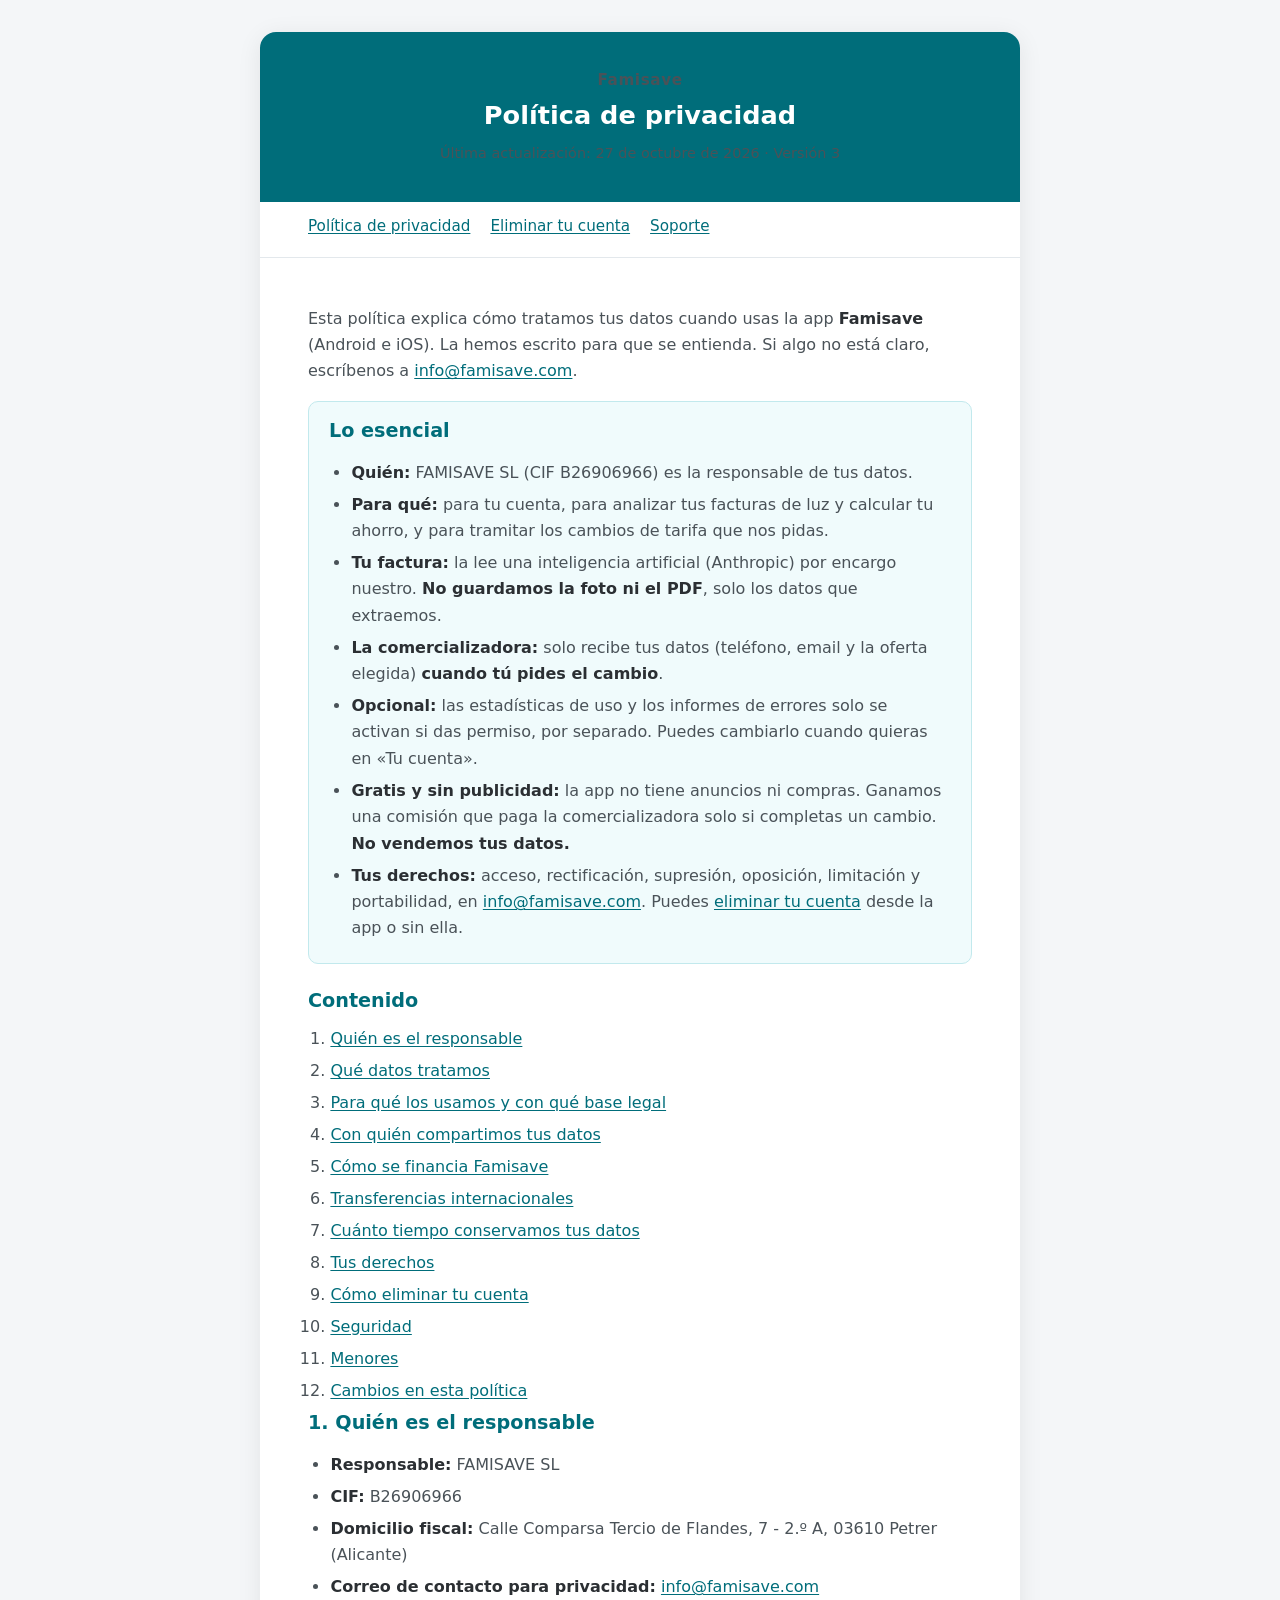
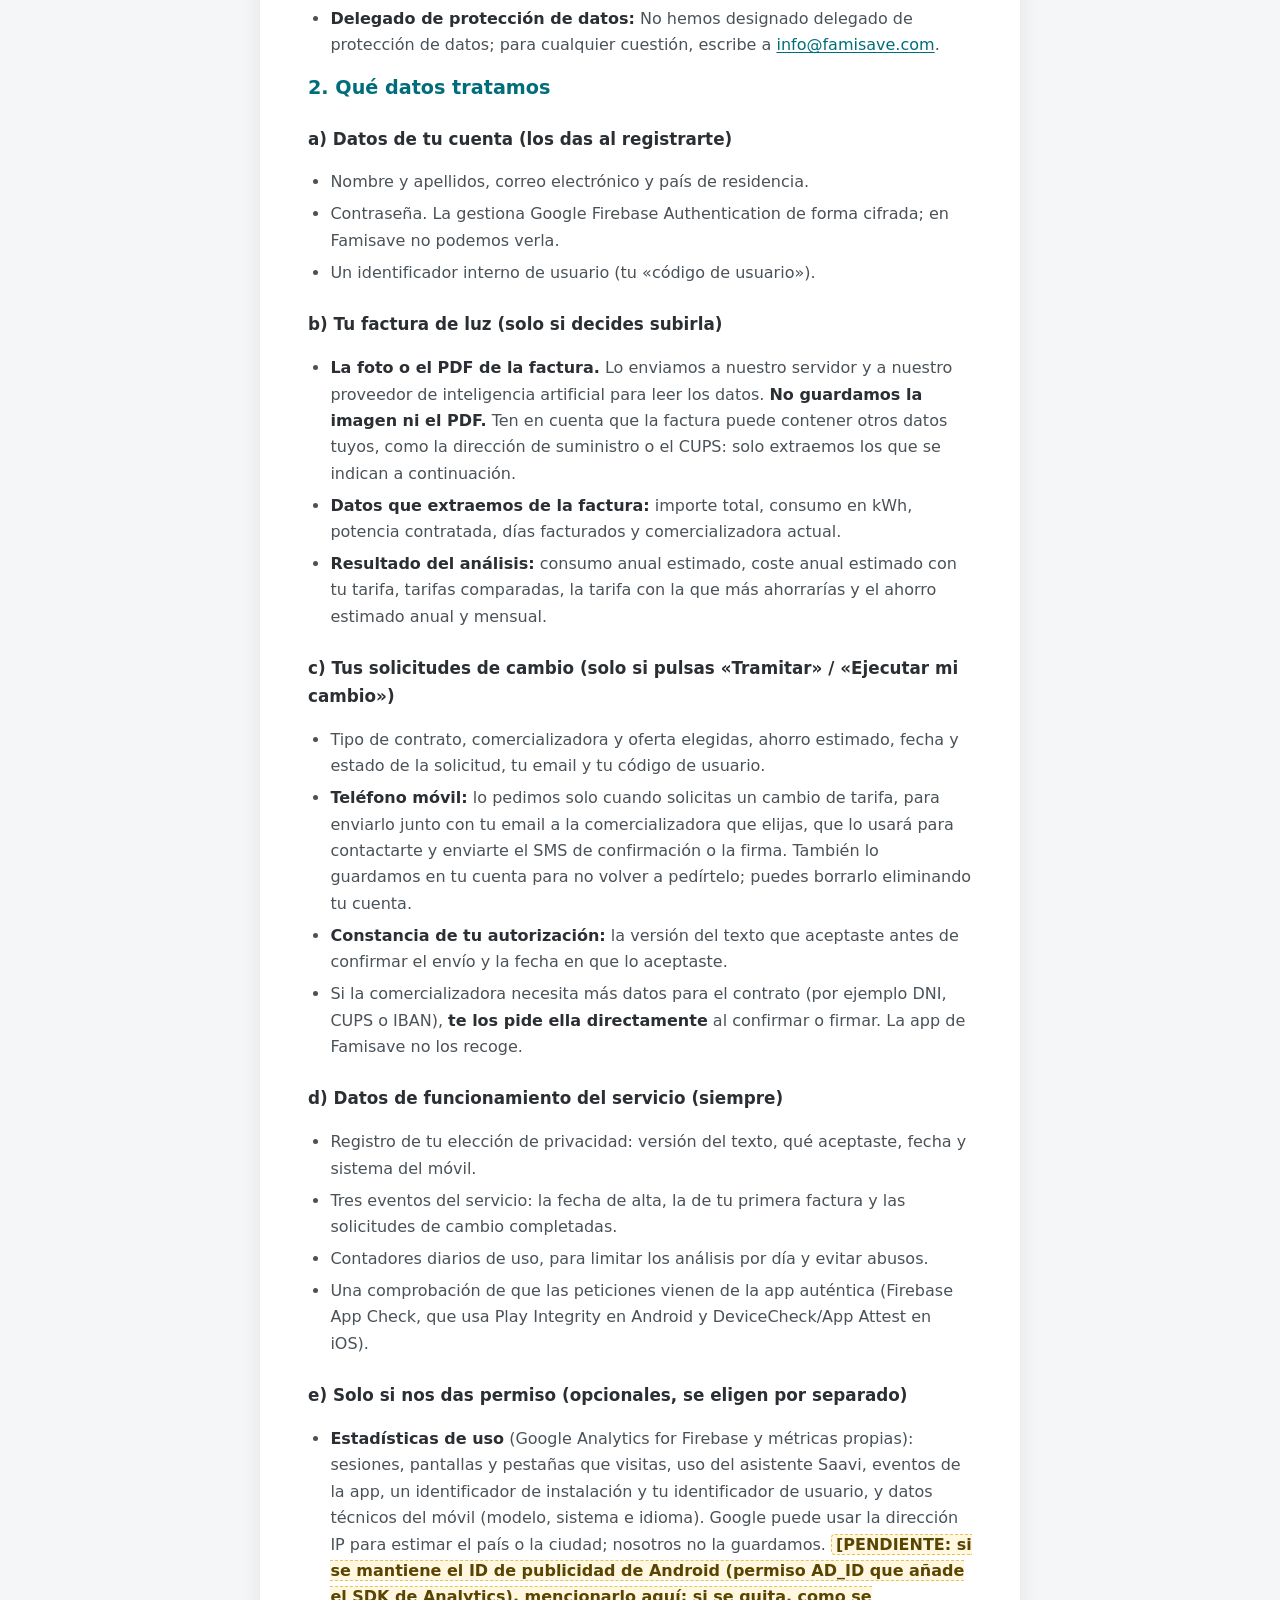
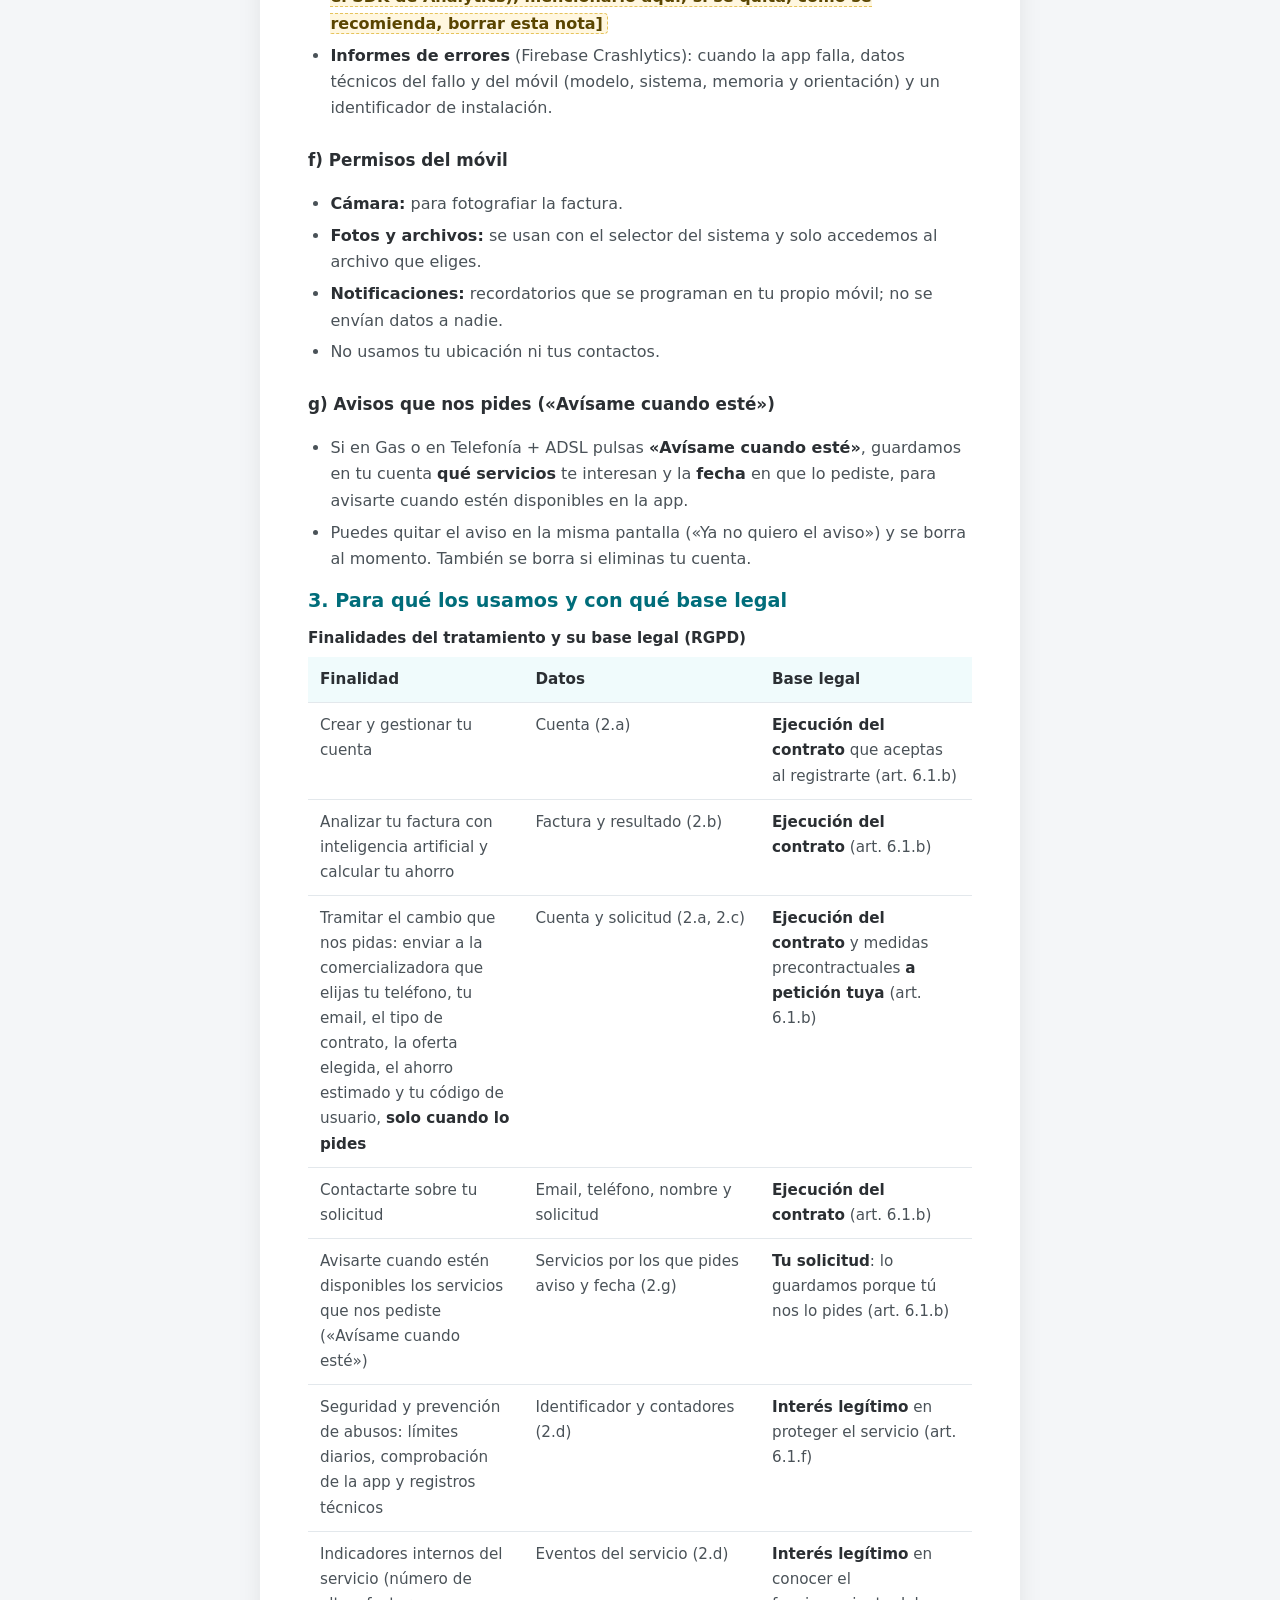
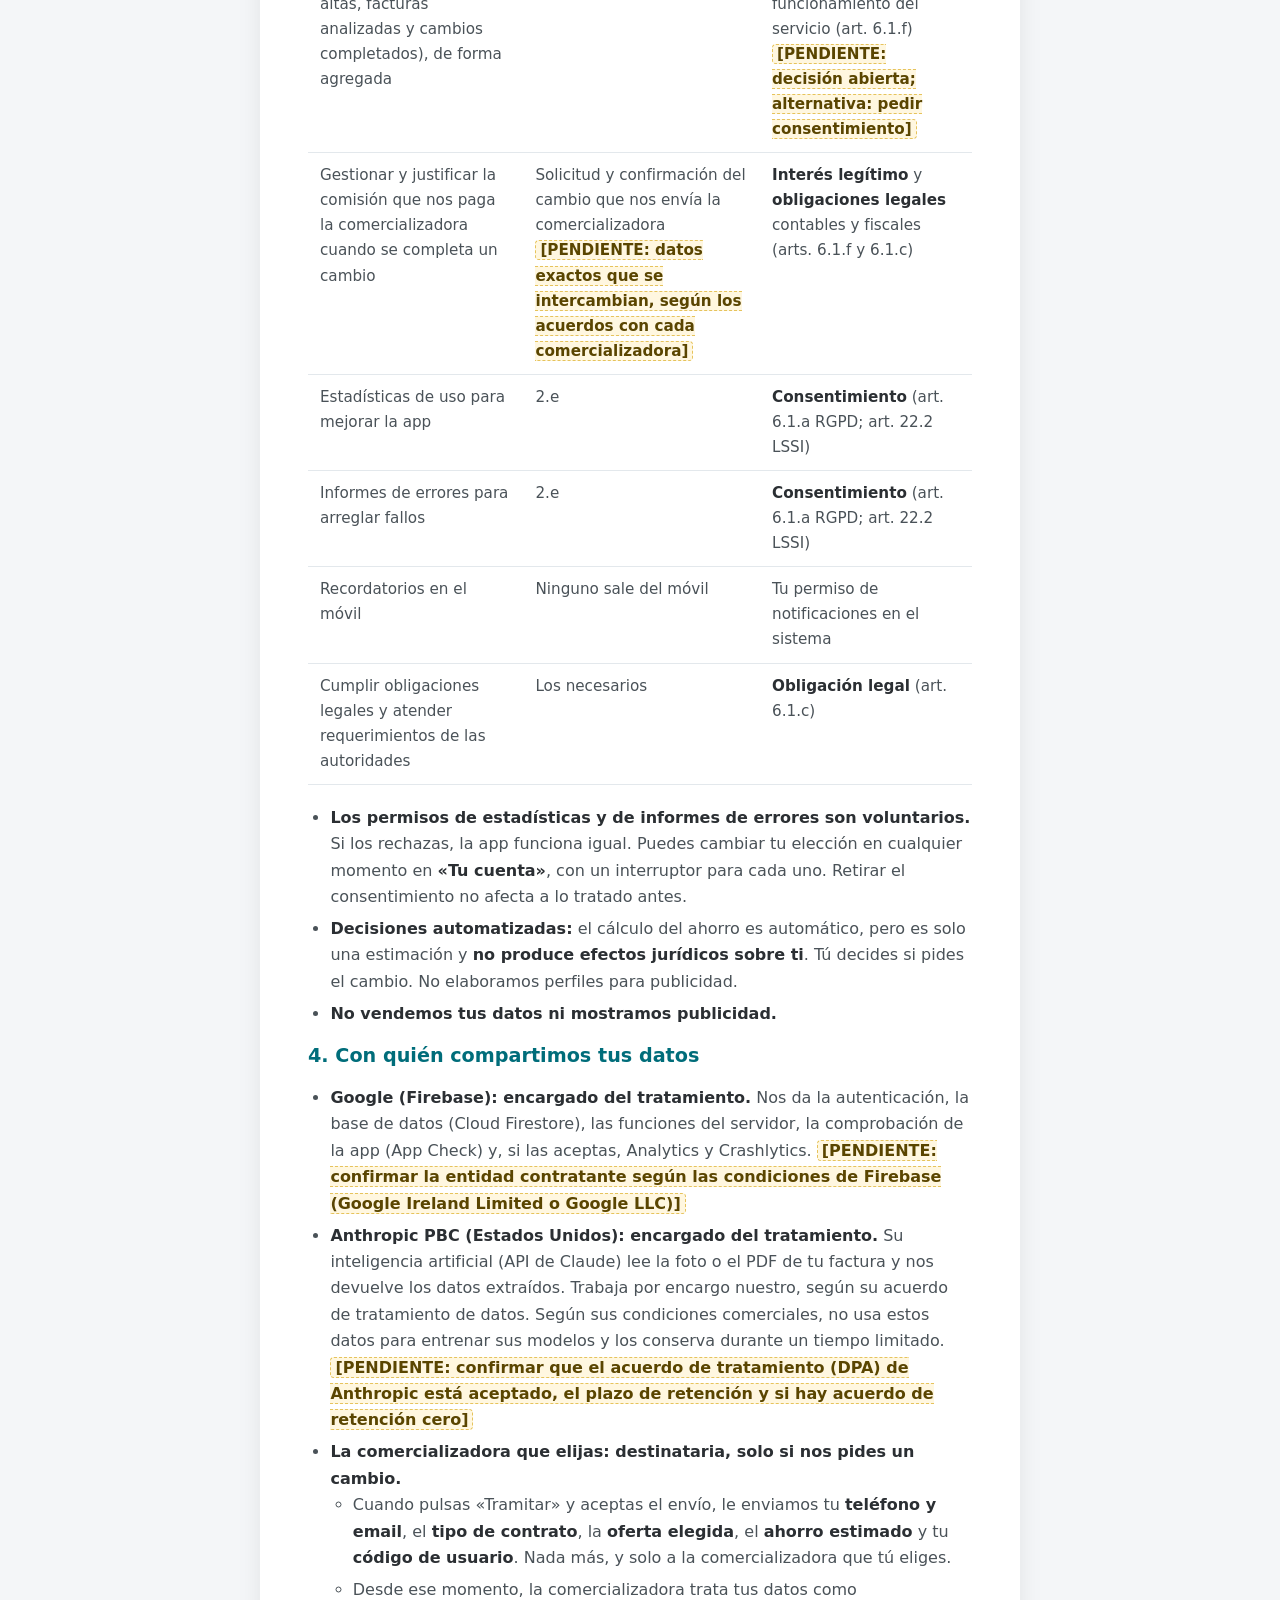
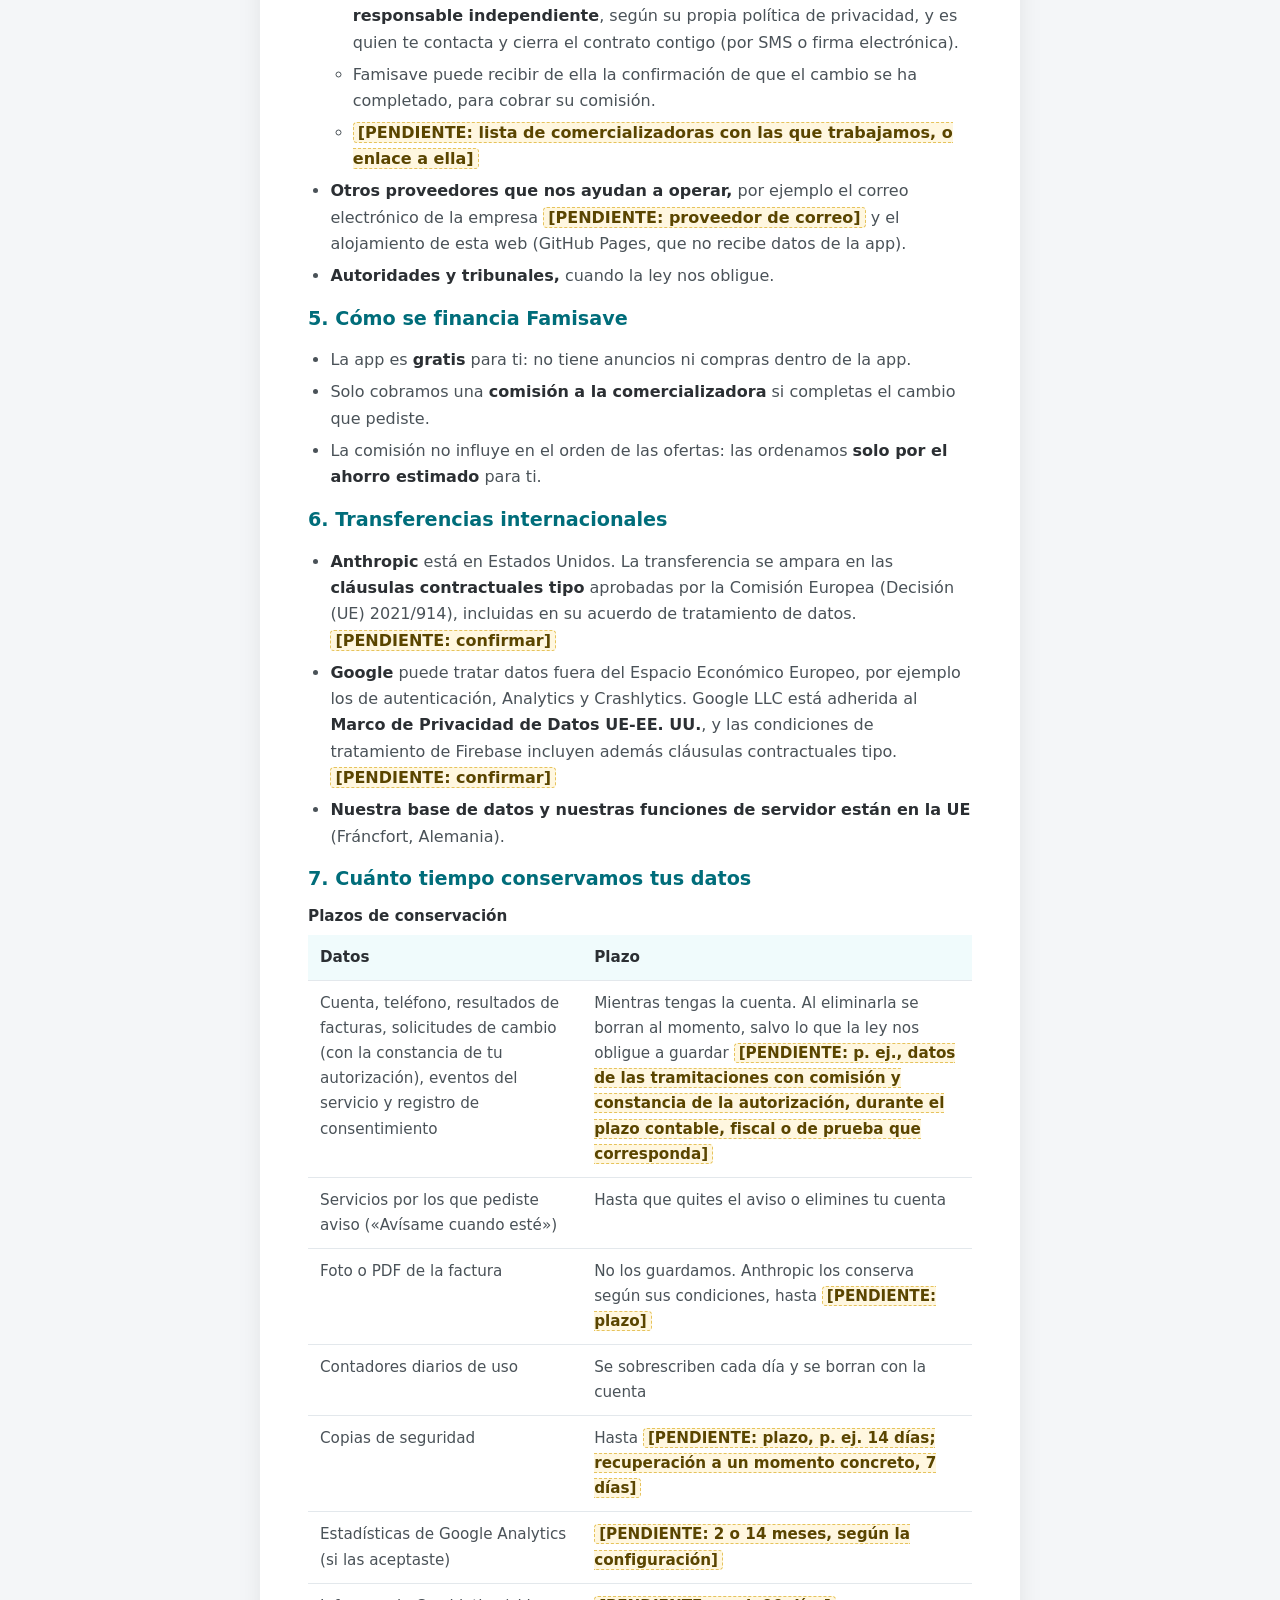
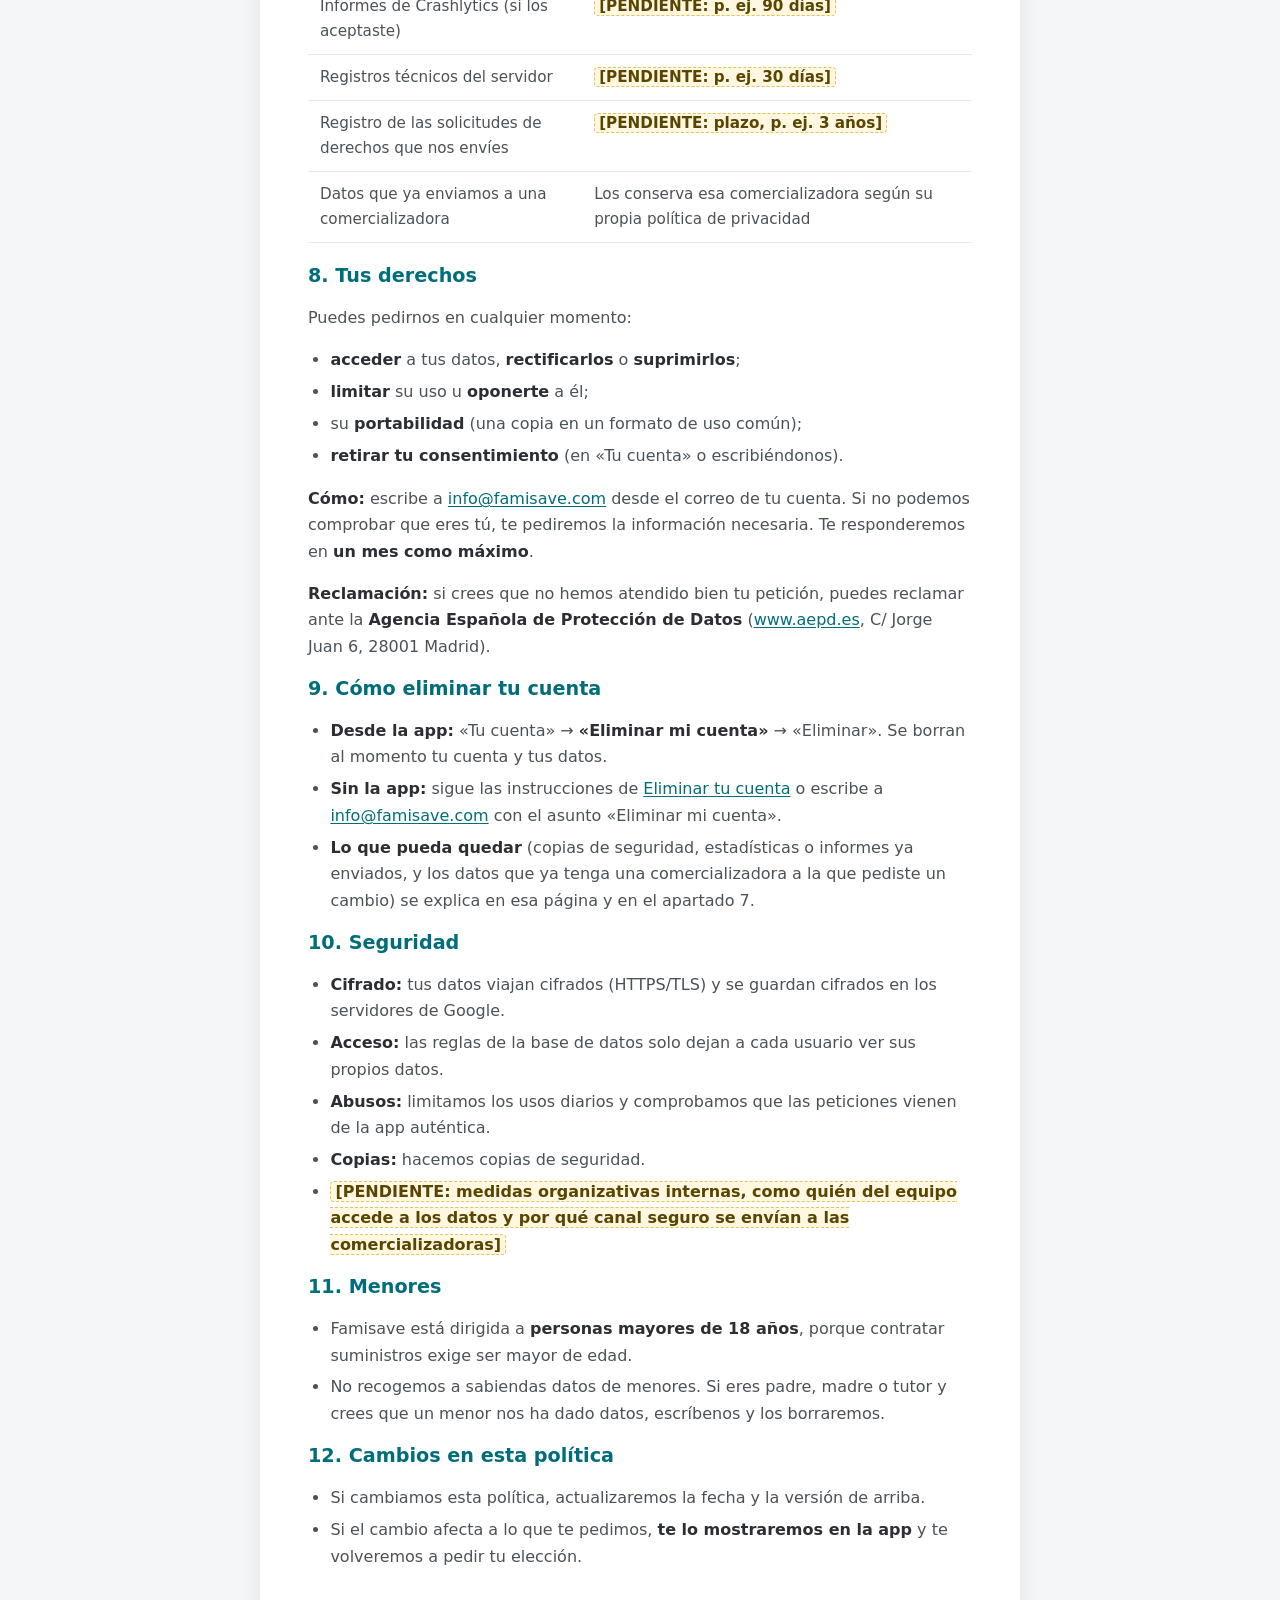
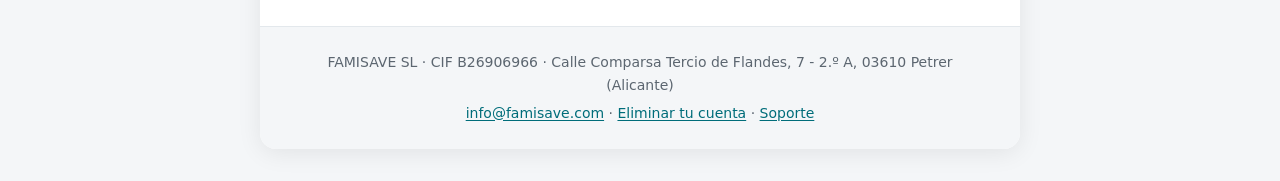
==== commit 29e6bffa: "Datos del responsable, marca Famisave y aviso «Avísame cuando esté» - Domicilio fiscal y DPD («No he" ====
--- a/index.html
+++ b/index.html
@@ -3,8 +3,8 @@
 <head>
   <meta charset="utf-8">
   <meta name="viewport" content="width=device-width, initial-scale=1">
-  <title>Política de privacidad — FamiSave</title>
-  <meta name="description" content="Cómo trata FAMISAVE SL los datos de las personas que usan la app FamiSave.">
+  <title>Política de privacidad — Famisave</title>
+  <meta name="description" content="Cómo trata FAMISAVE SL los datos de las personas que usan la app Famisave.">
   <meta name="referrer" content="no-referrer">
   <link rel="stylesheet" href="estilo.css">
 </head>
@@ -13,12 +13,12 @@
   <div class="contenedor">
 
     <header class="cabecera">
-      <p class="marca">FamiSave</p>
+      <p class="marca">Famisave</p>
       <h1>Política de privacidad</h1>
-      <p class="meta">Última actualización: <time datetime="2026-10-22">22 de octubre de 2026</time> · Versión 3</p>
+      <p class="meta">Última actualización: <time datetime="2026-10-27">27 de octubre de 2026</time> · Versión 3</p>
     </header>
 
-    <nav class="principal" aria-label="Páginas de FamiSave">
+    <nav class="principal" aria-label="Páginas de Famisave">
       <ul>
         <li><a href="./" aria-current="page">Política de privacidad</a></li>
         <li><a href="eliminar-cuenta/">Eliminar tu cuenta</a></li>
@@ -28,7 +28,7 @@
 
     <main id="contenido">
 
-      <p>Esta política explica cómo tratamos tus datos cuando usas la app <strong>FamiSave</strong> (Android e iOS). La hemos escrito para que se entienda. Si algo no está claro, escríbenos a <a href="mailto:info@famisave.com">info@famisave.com</a>.</p>
+      <p>Esta política explica cómo tratamos tus datos cuando usas la app <strong>Famisave</strong> (Android e iOS). La hemos escrito para que se entienda. Si algo no está claro, escríbenos a <a href="mailto:info@famisave.com">info@famisave.com</a>.</p>
 
       <section class="resumen" aria-labelledby="lo-esencial">
         <h2 id="lo-esencial">Lo esencial</h2>
@@ -50,7 +50,7 @@
           <li><a href="#datos">Qué datos tratamos</a></li>
           <li><a href="#finalidades">Para qué los usamos y con qué base legal</a></li>
           <li><a href="#destinatarios">Con quién compartimos tus datos</a></li>
-          <li><a href="#comision">Cómo se financia FamiSave</a></li>
+          <li><a href="#comision">Cómo se financia Famisave</a></li>
           <li><a href="#transferencias">Transferencias internacionales</a></li>
           <li><a href="#conservacion">Cuánto tiempo conservamos tus datos</a></li>
           <li><a href="#derechos">Tus derechos</a></li>
@@ -66,9 +66,9 @@
         <ul>
           <li><strong>Responsable:</strong> FAMISAVE SL</li>
           <li><strong>CIF:</strong> B26906966</li>
-          <li><strong>Domicilio:</strong> <span class="pendiente">[PENDIENTE: dirección postal completa]</span></li>
+          <li><strong>Domicilio fiscal:</strong> Calle Comparsa Tercio de Flandes, 7 - 2.º A, 03610 Petrer (Alicante)</li>
           <li><strong>Correo de contacto para privacidad:</strong> <a href="mailto:info@famisave.com">info@famisave.com</a></li>
-          <li><strong>Delegado de protección de datos:</strong> <span class="pendiente">[PENDIENTE: indicar si se ha designado DPD y su contacto; si no, poner «No hemos designado delegado de protección de datos; para cualquier cuestión, escribe a info@famisave.com»]</span></li>
+          <li><strong>Delegado de protección de datos:</strong> No hemos designado delegado de protección de datos; para cualquier cuestión, escribe a <a href="mailto:info@famisave.com">info@famisave.com</a>.</li>
         </ul>
       </section>
 
@@ -78,7 +78,7 @@
         <h3>a) Datos de tu cuenta (los das al registrarte)</h3>
         <ul>
           <li>Nombre y apellidos, correo electrónico y país de residencia.</li>
-          <li>Contraseña. La gestiona Google Firebase Authentication de forma cifrada; en FamiSave no podemos verla.</li>
+          <li>Contraseña. La gestiona Google Firebase Authentication de forma cifrada; en Famisave no podemos verla.</li>
           <li>Un identificador interno de usuario (tu «código de usuario»).</li>
         </ul>
 
@@ -94,7 +94,7 @@
           <li>Tipo de contrato, comercializadora y oferta elegidas, ahorro estimado, fecha y estado de la solicitud, tu email y tu código de usuario.</li>
           <li><strong>Teléfono móvil:</strong> lo pedimos solo cuando solicitas un cambio de tarifa, para enviarlo junto con tu email a la comercializadora que elijas, que lo usará para contactarte y enviarte el SMS de confirmación o la firma. También lo guardamos en tu cuenta para no volver a pedírtelo; puedes borrarlo eliminando tu cuenta.</li>
           <li><strong>Constancia de tu autorización:</strong> la versión del texto que aceptaste antes de confirmar el envío y la fecha en que lo aceptaste.</li>
-          <li>Si la comercializadora necesita más datos para el contrato (por ejemplo DNI, CUPS o IBAN), <strong>te los pide ella directamente</strong> al confirmar o firmar. La app de FamiSave no los recoge.</li>
+          <li>Si la comercializadora necesita más datos para el contrato (por ejemplo DNI, CUPS o IBAN), <strong>te los pide ella directamente</strong> al confirmar o firmar. La app de Famisave no los recoge.</li>
         </ul>
 
         <h3>d) Datos de funcionamiento del servicio (siempre)</h3>
@@ -117,6 +117,12 @@
           <li><strong>Fotos y archivos:</strong> se usan con el selector del sistema y solo accedemos al archivo que eliges.</li>
           <li><strong>Notificaciones:</strong> recordatorios que se programan en tu propio móvil; no se envían datos a nadie.</li>
           <li>No usamos tu ubicación ni tus contactos.</li>
+        </ul>
+
+        <h3>g) Avisos que nos pides («Avísame cuando esté»)</h3>
+        <ul>
+          <li>Si en Gas o en Telefonía + ADSL pulsas <strong>«Avísame cuando esté»</strong>, guardamos en tu cuenta <strong>qué servicios</strong> te interesan y la <strong>fecha</strong> en que lo pediste, para avisarte cuando estén disponibles en la app.</li>
+          <li>Puedes quitar el aviso en la misma pantalla («Ya no quiero el aviso») y se borra al momento. También se borra si eliminas tu cuenta.</li>
         </ul>
       </section>
 
@@ -133,6 +139,7 @@
               <tr><td>Analizar tu factura con inteligencia artificial y calcular tu ahorro</td><td>Factura y resultado (2.b)</td><td><strong>Ejecución del contrato</strong> (art. 6.1.b)</td></tr>
               <tr><td>Tramitar el cambio que nos pidas: enviar a la comercializadora que elijas tu teléfono, tu email, el tipo de contrato, la oferta elegida, el ahorro estimado y tu código de usuario, <strong>solo cuando lo pides</strong></td><td>Cuenta y solicitud (2.a, 2.c)</td><td><strong>Ejecución del contrato</strong> y medidas precontractuales <strong>a petición tuya</strong> (art. 6.1.b)</td></tr>
               <tr><td>Contactarte sobre tu solicitud</td><td>Email, teléfono, nombre y solicitud</td><td><strong>Ejecución del contrato</strong> (art. 6.1.b)</td></tr>
+              <tr><td>Avisarte cuando estén disponibles los servicios que nos pediste («Avísame cuando esté»)</td><td>Servicios por los que pides aviso y fecha (2.g)</td><td><strong>Tu solicitud</strong>: lo guardamos porque tú nos lo pides (art. 6.1.b)</td></tr>
               <tr><td>Seguridad y prevención de abusos: límites diarios, comprobación de la app y registros técnicos</td><td>Identificador y contadores (2.d)</td><td><strong>Interés legítimo</strong> en proteger el servicio (art. 6.1.f)</td></tr>
               <tr><td>Indicadores internos del servicio (número de altas, facturas analizadas y cambios completados), de forma agregada</td><td>Eventos del servicio (2.d)</td><td><strong>Interés legítimo</strong> en conocer el funcionamiento del servicio (art. 6.1.f) <span class="pendiente">[PENDIENTE: decisión abierta; alternativa: pedir consentimiento]</span></td></tr>
               <tr><td>Gestionar y justificar la comisión que nos paga la comercializadora cuando se completa un cambio</td><td>Solicitud y confirmación del cambio que nos envía la comercializadora <span class="pendiente">[PENDIENTE: datos exactos que se intercambian, según los acuerdos con cada comercializadora]</span></td><td><strong>Interés legítimo</strong> y <strong>obligaciones legales</strong> contables y fiscales (arts. 6.1.f y 6.1.c)</td></tr>
@@ -159,7 +166,7 @@
             <ul>
               <li>Cuando pulsas «Tramitar» y aceptas el envío, le enviamos tu <strong>teléfono y email</strong>, el <strong>tipo de contrato</strong>, la <strong>oferta elegida</strong>, el <strong>ahorro estimado</strong> y tu <strong>código de usuario</strong>. Nada más, y solo a la comercializadora que tú eliges.</li>
               <li>Desde ese momento, la comercializadora trata tus datos como <strong>responsable independiente</strong>, según su propia política de privacidad, y es quien te contacta y cierra el contrato contigo (por SMS o firma electrónica).</li>
-              <li>FamiSave puede recibir de ella la confirmación de que el cambio se ha completado, para cobrar su comisión.</li>
+              <li>Famisave puede recibir de ella la confirmación de que el cambio se ha completado, para cobrar su comisión.</li>
               <li><span class="pendiente">[PENDIENTE: lista de comercializadoras con las que trabajamos, o enlace a ella]</span></li>
             </ul>
           </li>
@@ -169,7 +176,7 @@
       </section>
 
       <section aria-labelledby="comision">
-        <h2 id="comision">5. Cómo se financia FamiSave</h2>
+        <h2 id="comision">5. Cómo se financia Famisave</h2>
         <ul>
           <li>La app es <strong>gratis</strong> para ti: no tiene anuncios ni compras dentro de la app.</li>
           <li>Solo cobramos una <strong>comisión a la comercializadora</strong> si completas el cambio que pediste.</li>
@@ -196,6 +203,7 @@
             </thead>
             <tbody>
               <tr><td>Cuenta, teléfono, resultados de facturas, solicitudes de cambio (con la constancia de tu autorización), eventos del servicio y registro de consentimiento</td><td>Mientras tengas la cuenta. Al eliminarla se borran al momento, salvo lo que la ley nos obligue a guardar <span class="pendiente">[PENDIENTE: p. ej., datos de las tramitaciones con comisión y constancia de la autorización, durante el plazo contable, fiscal o de prueba que corresponda]</span></td></tr>
+              <tr><td>Servicios por los que pediste aviso («Avísame cuando esté»)</td><td>Hasta que quites el aviso o elimines tu cuenta</td></tr>
               <tr><td>Foto o PDF de la factura</td><td>No los guardamos. Anthropic los conserva según sus condiciones, hasta <span class="pendiente">[PENDIENTE: plazo]</span></td></tr>
               <tr><td>Contadores diarios de uso</td><td>Se sobrescriben cada día y se borran con la cuenta</td></tr>
               <tr><td>Copias de seguridad</td><td>Hasta <span class="pendiente">[PENDIENTE: plazo, p. ej. 14 días; recuperación a un momento concreto, 7 días]</span></td></tr>
@@ -245,7 +253,7 @@
       <section aria-labelledby="menores">
         <h2 id="menores">11. Menores</h2>
         <ul>
-          <li>FamiSave está dirigida a <strong>personas mayores de 18 años</strong>, porque contratar suministros exige ser mayor de edad.</li>
+          <li>Famisave está dirigida a <strong>personas mayores de 18 años</strong>, porque contratar suministros exige ser mayor de edad.</li>
           <li>No recogemos a sabiendas datos de menores. Si eres padre, madre o tutor y crees que un menor nos ha dado datos, escríbenos y los borraremos.</li>
         </ul>
       </section>
@@ -261,7 +269,7 @@
     </main>
 
     <footer>
-      <p>FAMISAVE SL · CIF B26906966 · <span class="pendiente">[PENDIENTE: dirección]</span></p>
+      <p>FAMISAVE SL · CIF B26906966 · Calle Comparsa Tercio de Flandes, 7 - 2.º A, 03610 Petrer (Alicante)</p>
       <p><a href="mailto:info@famisave.com">info@famisave.com</a> · <a href="eliminar-cuenta/">Eliminar tu cuenta</a> · <a href="soporte/">Soporte</a></p>
     </footer>
 
--- a/estilo.css
+++ b/estilo.css
@@ -1,8 +1,8 @@
-/* Estilo común de las páginas públicas de FamiSave.
+/* Estilo común de las páginas públicas de Famisave.
    Sin fuentes ni scripts externos. Colores con contraste AA (>= 4.5:1). */
 
 :root {
-  --marca: #006d7a;        /* turquesa FamiSave oscurecido para texto (6:1 sobre blanco) */
+  --marca: #006d7a;        /* turquesa Famisave oscurecido para texto (6:1 sobre blanco) */
   --marca-fondo: #f0fbfc;
   --marca-borde: #c2e9ed;
   --fondo: #f4f6f8;
